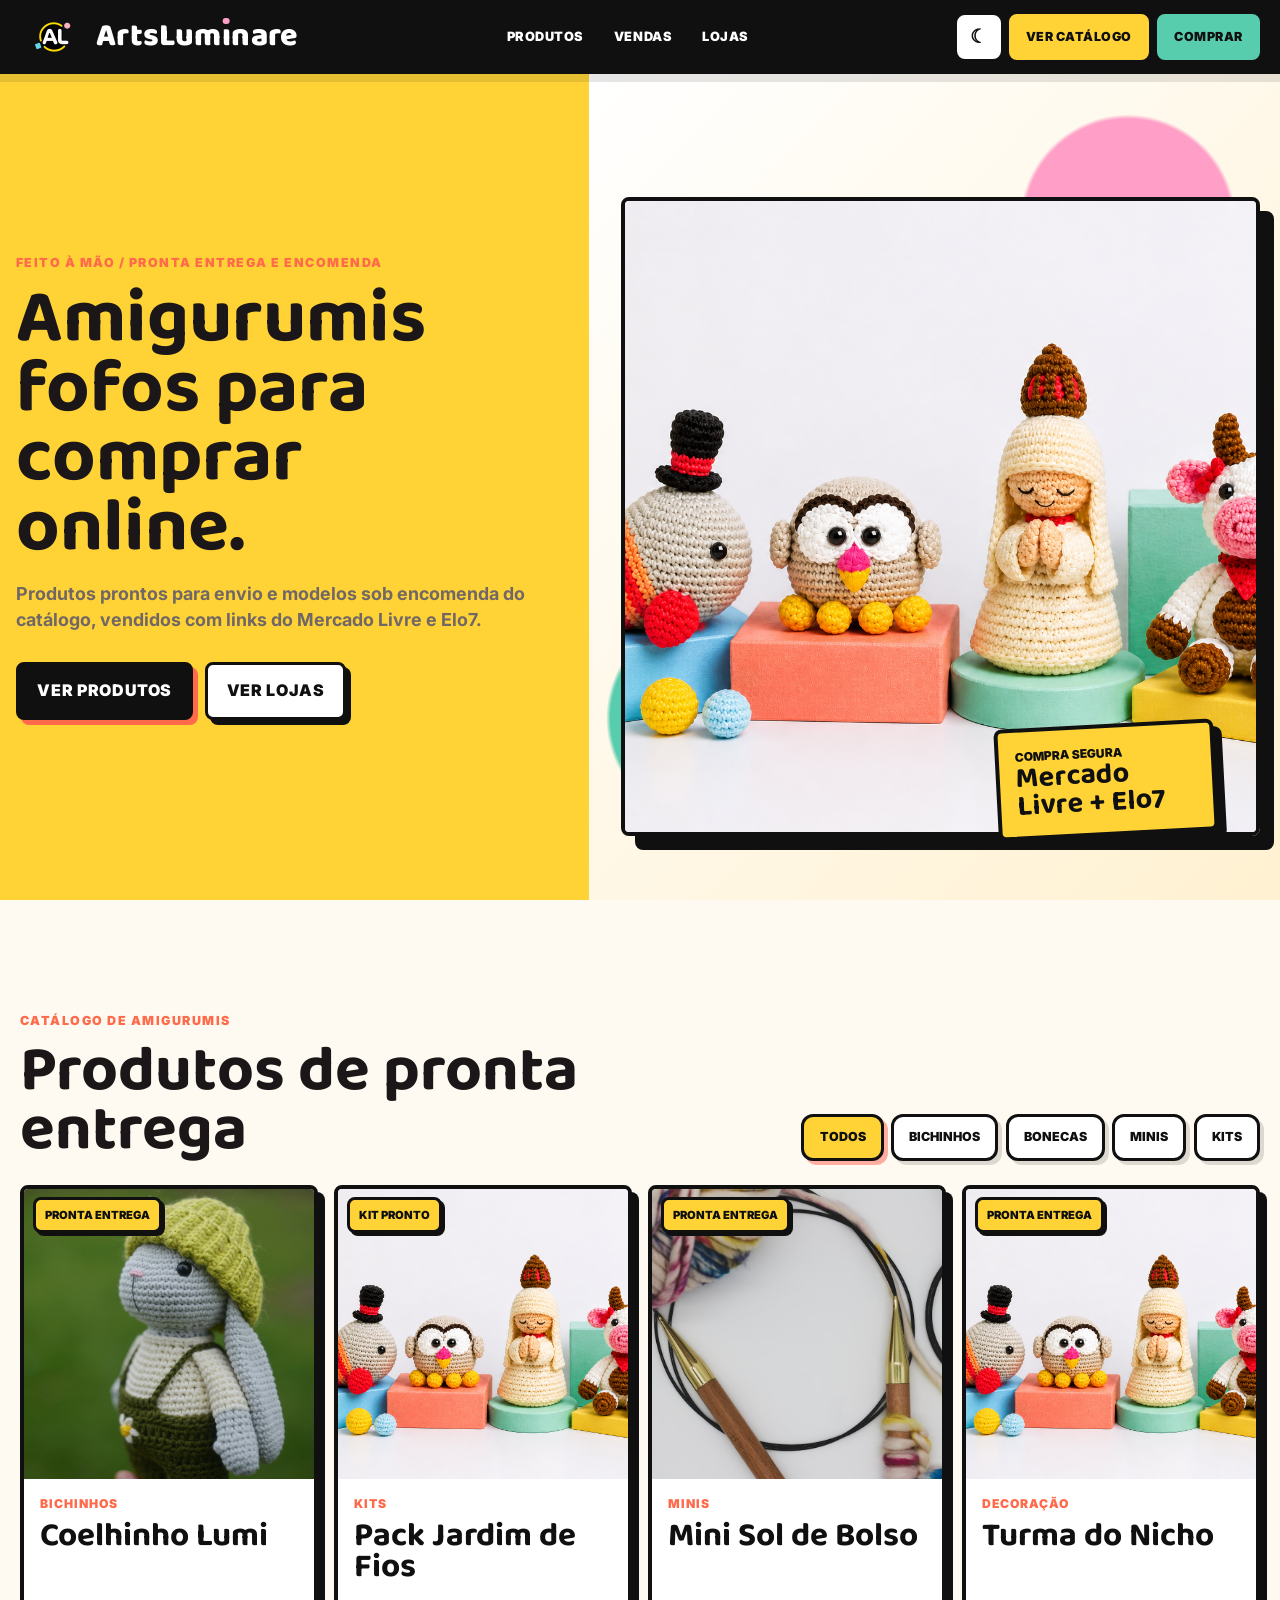
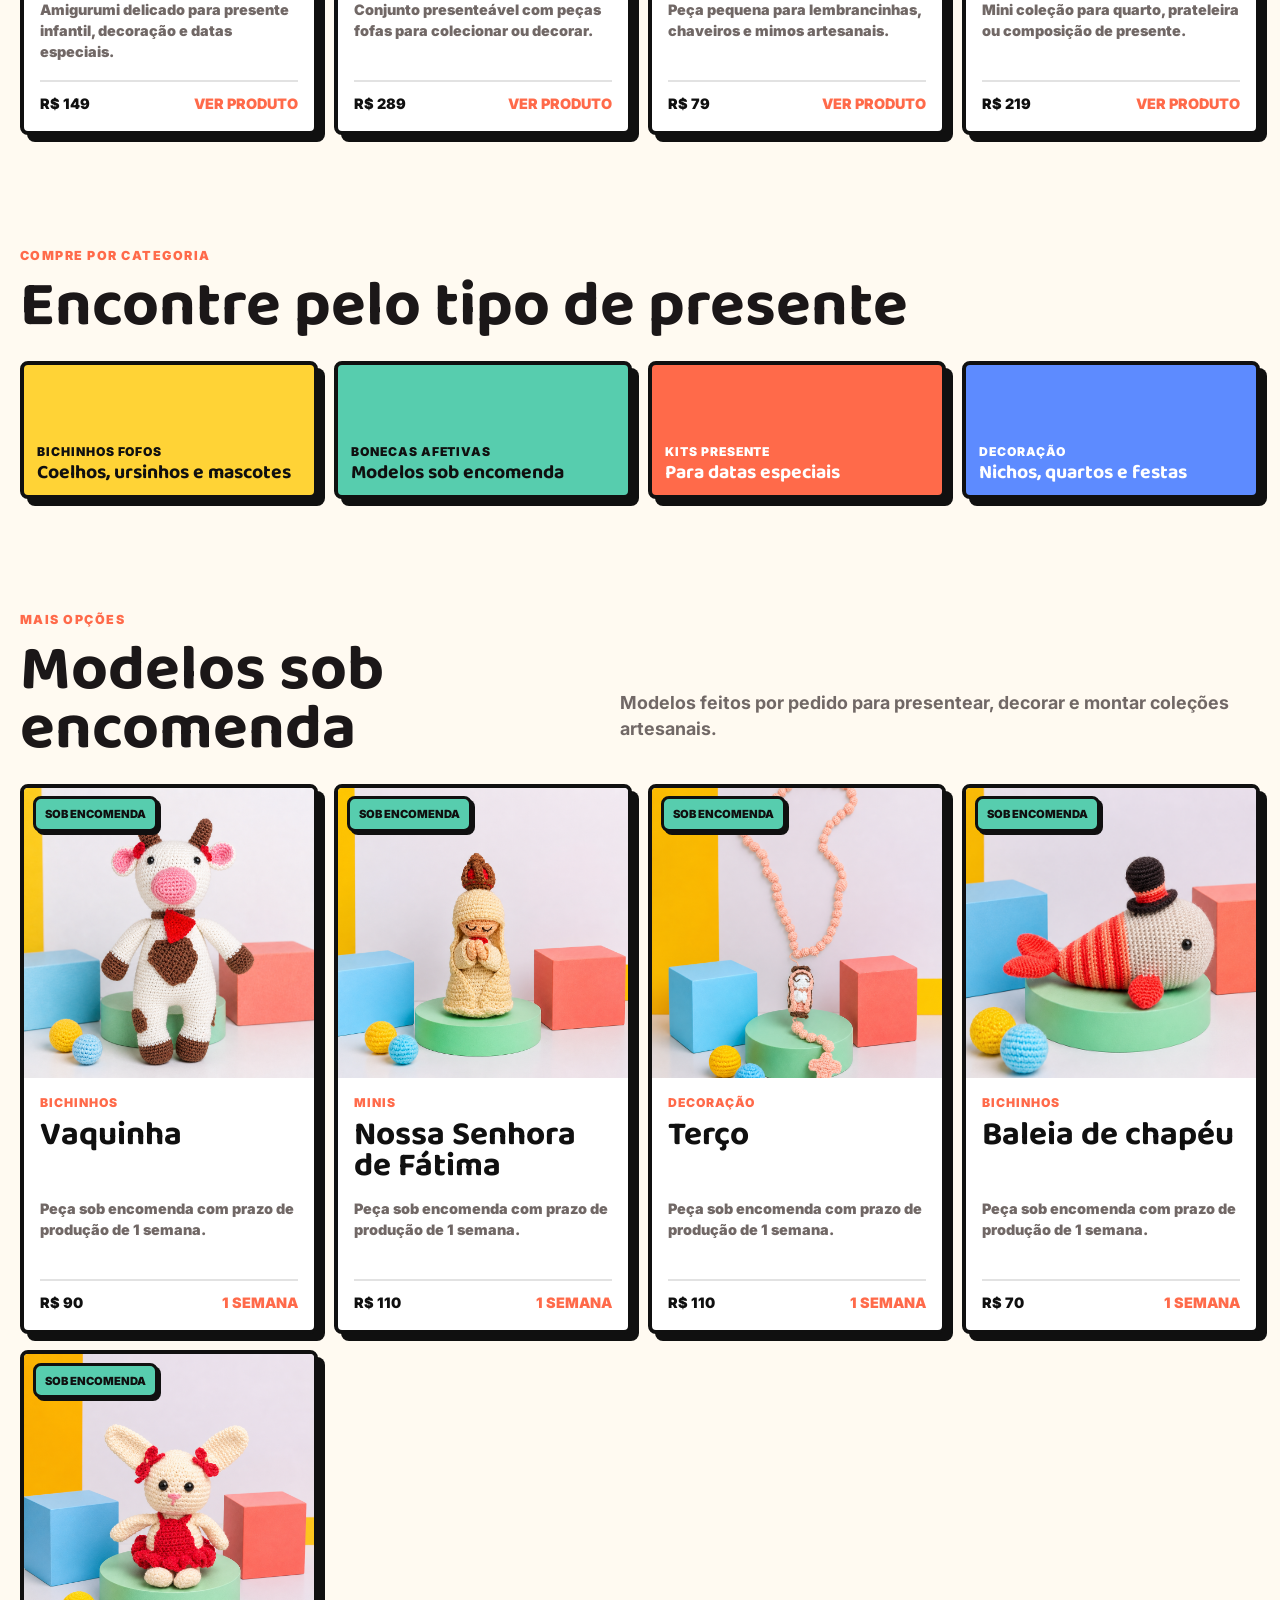
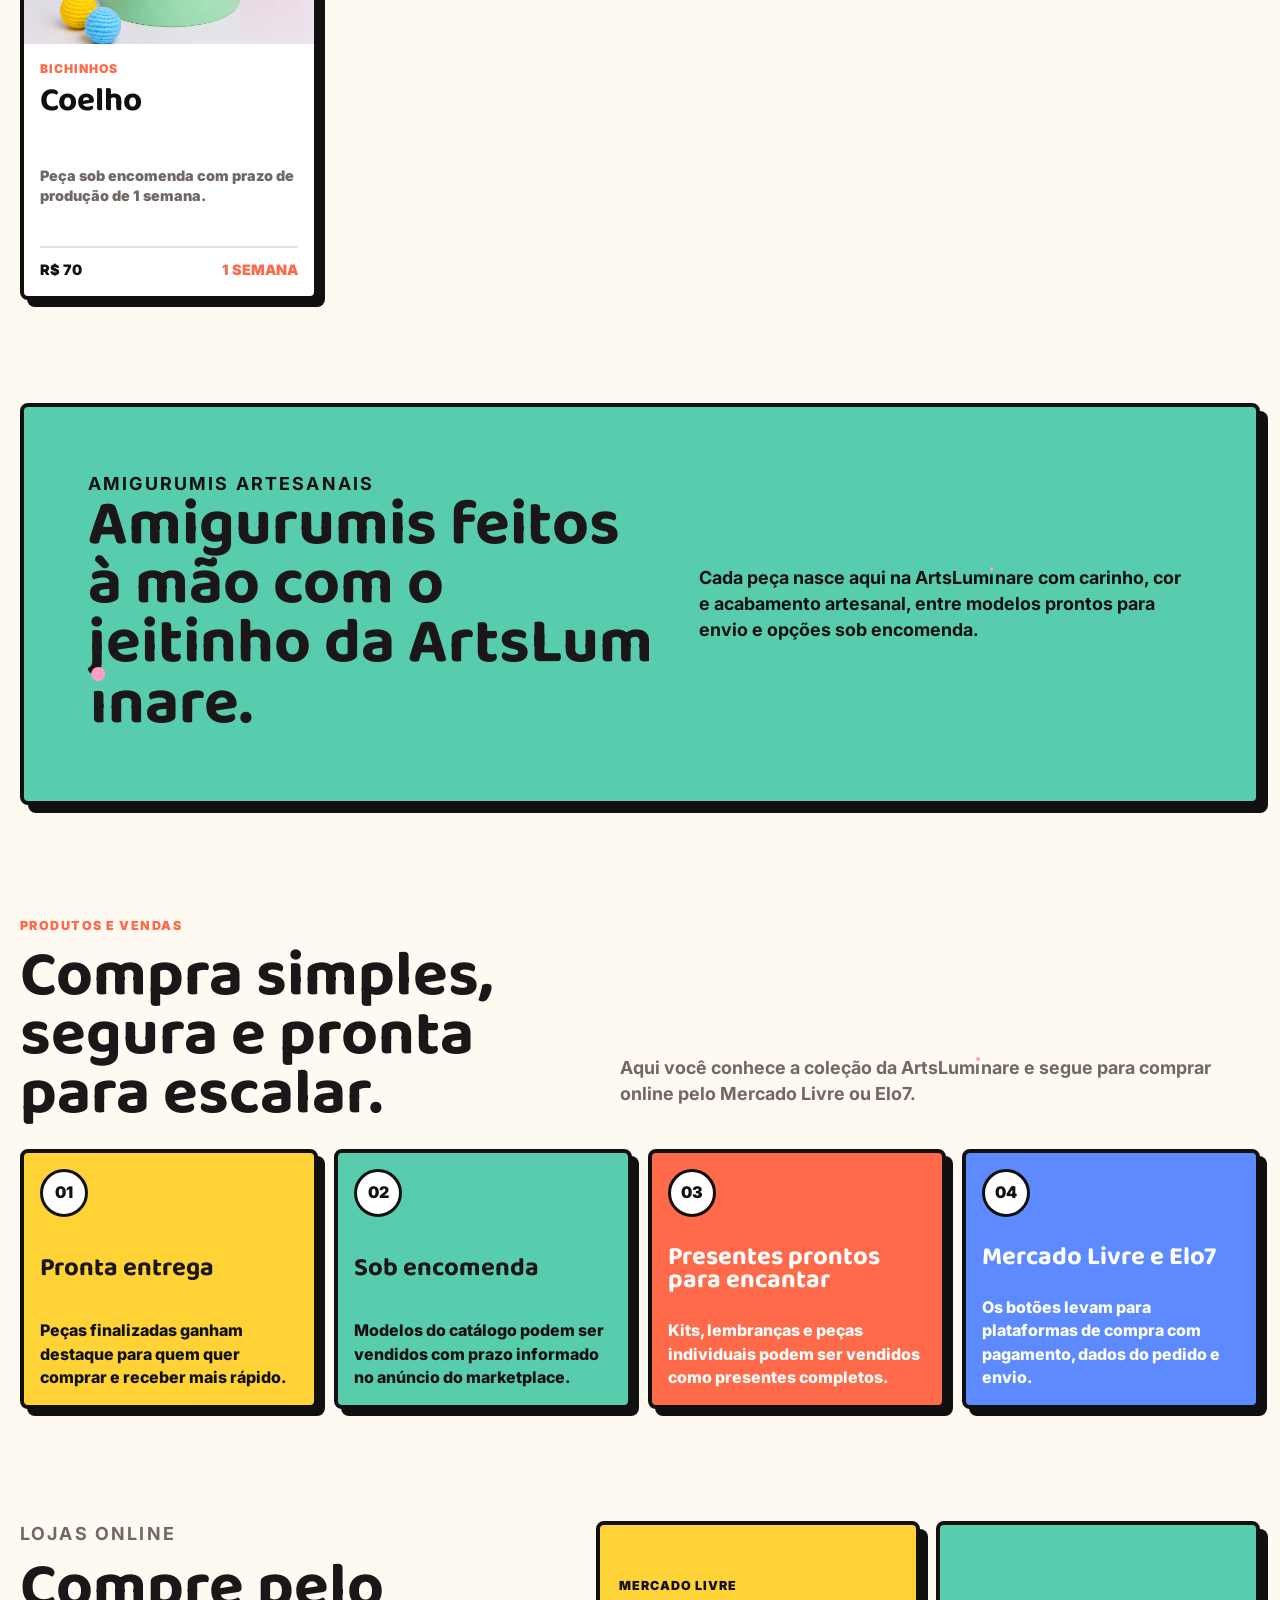
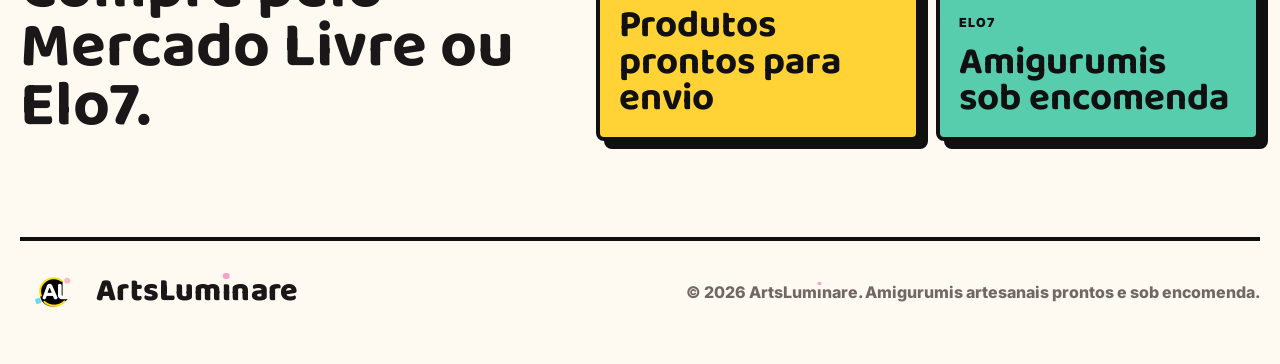
==== index.html @ 605bc7db "Add coelho custom order card" ====
<!DOCTYPE html>
<html lang="pt-BR">
  <head>
    <meta charset="UTF-8" />
    <meta name="viewport" content="width=device-width, initial-scale=1.0" />
    <!-- Google Tag Manager -->
    <script>
      (function(w, d, s, l, i) {
        w[l] = w[l] || [];
        w[l].push({ 'gtm.start': new Date().getTime(), event: 'gtm.js' });
        var f = d.getElementsByTagName(s)[0],
          j = d.createElement(s),
          dl = l != 'dataLayer' ? '&l=' + l : '';
        j.async = true;
        j.src = 'https://www.googletagmanager.com/gtm.js?id=' + i + dl;
        f.parentNode.insertBefore(j, f);
      })(window, document, 'script', 'dataLayer', 'GTM-P53SN25S');
    </script>
    <!-- End Google Tag Manager -->
    <title>ArtsLuminare</title>
    <meta
      name="description"
      content="ArtsLuminare vende amigurumis prontos para envio e modelos sob encomenda pelo Mercado Livre e Elo7."
    />
    <meta name="theme-color" content="#101010" />
    <meta property="og:locale" content="pt_BR" />
    <meta property="og:type" content="website" />
    <meta property="og:site_name" content="ArtsLuminare" />
    <meta property="og:title" content="ArtsLuminare" />
    <meta
      property="og:description"
      content="Amigurumis prontos para envio e modelos sob encomenda pelo Mercado Livre e Elo7."
    />
    <meta property="og:url" content="https://artsluminare.com/" />
    <meta
      property="og:image"
      content="https://artsluminare.com/assets/artsluminare-social-preview.png?v=3"
    />
    <meta property="og:image:alt" content="Amigurumis da ArtsLuminare em destaque" />
    <meta property="og:image:width" content="1200" />
    <meta property="og:image:height" content="630" />
    <meta name="twitter:card" content="summary_large_image" />
    <meta name="twitter:title" content="ArtsLuminare" />
    <meta
      name="twitter:description"
      content="Amigurumis prontos para envio e modelos sob encomenda pelo Mercado Livre e Elo7."
    />
    <meta
      name="twitter:image"
      content="https://artsluminare.com/assets/artsluminare-social-preview.png?v=3"
    />
    <link rel="canonical" href="https://artsluminare.com/" />
    <link rel="icon" type="image/png" href="./assets/favicon-al-transparent.png?v=2" />
    <link rel="apple-touch-icon" href="./assets/favicon-al-transparent.png?v=2" />
    <script>
      (() => {
        try {
          if (localStorage.getItem("artsluminare-theme") === "dark") {
            document.documentElement.dataset.theme = "dark";
          }
        } catch {}
      })();
    </script>
    <link rel="preconnect" href="https://fonts.googleapis.com" />
    <link rel="preconnect" href="https://fonts.gstatic.com" crossorigin />
    <link
      href="https://fonts.googleapis.com/css2?family=Baloo+2:wght@600;700;800&family=Inter:wght@500;600;700;800;900&display=swap"
      rel="stylesheet"
    />
    <link rel="stylesheet" href="./styles.css?v=2" />
  </head>
  <body>
    <!-- Google Tag Manager (noscript) -->
    <noscript
      ><iframe
        src="https://www.googletagmanager.com/ns.html?id=GTM-P53SN25S"
        height="0"
        width="0"
        style="display: none; visibility: hidden"
      ></iframe
    ></noscript>
    <!-- End Google Tag Manager (noscript) -->
    <a class="skip-link" href="#conteudo">Pular para o conte&uacute;do</a>

    <header class="site-header" id="topo">
      <div class="topbar">
        <a class="brand" href="./index.html#inicio" aria-label="ArtsLuminare, voltar ao topo">
          <img class="brand-face" src="./assets/artsluminare-logo.png?v=2" alt="" aria-hidden="true" />
          <span class="brand-name">ArtsLum<span class="pink-i">&#305;</span>nare</span>
        </a>

        <button class="nav-toggle" type="button" aria-label="Abrir menu" aria-expanded="false">
          <span></span>
          <span></span>
          <span></span>
        </button>

        <nav class="main-nav" aria-label="Menu principal">
          <a href="./produtos.html">Produtos</a>
          <a href="#vendas">Vendas</a>
          <a href="#lojas">Lojas</a>
        </nav>

        <div class="header-actions" aria-label="Lojas online">
          <button class="theme-toggle" type="button" aria-label="Ativar modo escuro" aria-pressed="false">
            <span aria-hidden="true"></span>
          </button>
          <a class="market-link market-link-primary" href="./produtos.html">Ver cat&aacute;logo</a>
          <a class="market-link" href="#lojas">Comprar</a>
        </div>
      </div>
    </header>

    <main id="conteudo">
      <section class="hero" id="inicio">
        <div class="hero-copy">
          <p class="eyebrow">feito &agrave; m&atilde;o / pronta entrega e encomenda</p>
          <h1>Amigurumis fofos para comprar online.</h1>
          <p>
            Produtos prontos para envio e modelos sob encomenda do cat&aacute;logo,
            vendidos com links do Mercado Livre e Elo7.
          </p>
          <div class="hero-actions">
            <a class="button button-dark" href="./produtos.html">Ver produtos</a>
            <a class="button button-light" href="#lojas">Ver lojas</a>
          </div>
        </div>

        <div class="mobile-quick-actions" aria-label="A&ccedil;&otilde;es r&aacute;pidas no celular">
          <a class="button button-yellow" href="#lojas">Comprar</a>
          <a class="button button-mint" href="./produtos.html">Produtos</a>
        </div>

        <div class="hero-stage" aria-label="Vitrine principal de amigurumis">
          <img
            src="./assets/amigurumi-produtos-prontos-hero.png"
            alt="Cole&ccedil;&atilde;o de amigurumis em display colorido de loja"
          />
          <div class="order-badge">
            <span>Compra segura</span>
            <strong>Mercado Livre + Elo7</strong>
          </div>
        </div>
      </section>

      <section class="section shop-section" id="modelos">
        <div class="section-head">
          <div>
            <p class="eyebrow">cat&aacute;logo de amigurumis</p>
            <h2>Produtos de pronta entrega</h2>
          </div>
          <div class="filter-bar" role="toolbar" aria-label="Filtros de produtos">
            <button class="filter-chip is-active" type="button" data-filter="todos" aria-pressed="true">
              Todos
            </button>
            <button class="filter-chip" type="button" data-filter="bichinhos" aria-pressed="false">
              Bichinhos
            </button>
            <button class="filter-chip" type="button" data-filter="bonecas" aria-pressed="false">
              Bonecas
            </button>
            <button class="filter-chip" type="button" data-filter="mini" aria-pressed="false">
              Minis
            </button>
            <button class="filter-chip" type="button" data-filter="kits" aria-pressed="false">
              Kits
            </button>
          </div>
        </div>

        <div class="product-grid">
          <article class="product-card" data-category="bichinhos">
            <a class="product-link" href="#lojas">
              <span class="status ready">Pronta entrega</span>
              <img src="./assets/hero-bunny.jpg" alt="Coelhinho amigurumi artesanal" />
              <div class="product-info">
                <p>Bichinhos</p>
                <h3>Coelhinho Lumi</h3>
                <span class="product-copy">Amigurumi delicado para presente infantil, decora&ccedil;&atilde;o e datas especiais.</span>
                <div><strong>R$ 149</strong><span>Ver produto</span></div>
              </div>
            </a>
          </article>

          <article class="product-card" data-category="kits">
            <a class="product-link" href="#lojas">
              <span class="status ready">Kit pronto</span>
              <img src="./assets/amigurumi-produtos-prontos-hero.png" alt="Grupo de amigurumis prontos para venda" />
              <div class="product-info">
                <p>Kits</p>
                <h3>Pack Jardim de Fios</h3>
                <span class="product-copy">Conjunto presente&aacute;vel com pe&ccedil;as fofas para colecionar ou decorar.</span>
                <div><strong>R$ 289</strong><span>Ver produto</span></div>
              </div>
            </a>
          </article>

          <article class="product-card" data-category="mini">
            <a class="product-link" href="#lojas">
              <span class="status ready">Pronta entrega</span>
              <img src="./assets/craft-tools.jpg" alt="Fios de croch&ecirc; para mini amigurumis" />
              <div class="product-info">
                <p>Minis</p>
                <h3>Mini Sol de Bolso</h3>
                <span class="product-copy">Pe&ccedil;a pequena para lembrancinhas, chaveiros e mimos artesanais.</span>
                <div><strong>R$ 79</strong><span>Ver produto</span></div>
              </div>
            </a>
          </article>

          <article class="product-card" data-category="decoracao">
            <a class="product-link" href="#lojas">
              <span class="status ready">Pronta entrega</span>
              <img src="./assets/amigurumi-produtos-prontos-hero.png" alt="Amigurumis coloridos para decora&ccedil;&atilde;o" />
              <div class="product-info">
                <p>Decora&ccedil;&atilde;o</p>
                <h3>Turma do Nicho</h3>
                <span class="product-copy">Mini cole&ccedil;&atilde;o para quarto, prateleira ou composi&ccedil;&atilde;o de presente.</span>
                <div><strong>R$ 219</strong><span>Ver produto</span></div>
              </div>
            </a>
          </article>
        </div>
      </section>

      <section class="section category-section" id="busca">
        <div class="section-head compact">
          <div>
            <p class="eyebrow">compre por categoria</p>
            <h2>Encontre pelo tipo de presente</h2>
          </div>
        </div>

        <div class="category-grid">
          <a class="category-tile yellow" href="./produtos.html?categoria=bichinhos" data-filter-link="bichinhos">
            <span>Bichinhos fofos</span>
            <strong>Coelhos, ursinhos e mascotes</strong>
          </a>
          <a class="category-tile mint" href="./produtos.html?categoria=bonecas" data-filter-link="bonecas">
            <span>Bonecas afetivas</span>
            <strong>Modelos sob encomenda</strong>
          </a>
          <a class="category-tile coral" href="./produtos.html?categoria=kits" data-filter-link="kits">
            <span>Kits presente</span>
            <strong>Para datas especiais</strong>
          </a>
          <a class="category-tile blue" href="./produtos.html?categoria=decoracao" data-filter-link="decoracao">
            <span>Decora&ccedil;&atilde;o</span>
            <strong>Nichos, quartos e festas</strong>
          </a>
        </div>
      </section>

      <section class="section shop-section" id="inspiracoes">
        <div class="section-head">
          <div>
            <p class="eyebrow">mais op&ccedil;&otilde;es</p>
            <h2>Modelos sob encomenda</h2>
          </div>
          <p class="section-copy">
            Modelos feitos por pedido para presentear, decorar e montar cole&ccedil;&otilde;es artesanais.
          </p>
        </div>

        <div class="product-grid ideas-grid">
          <article class="product-card" data-category="bichinhos">
            <a class="product-link" href="#lojas">
              <span class="status order">Sob encomenda</span>
              <img src="./assets/vaquinha.png" alt="Vaquinha amigurumi artesanal" />
              <div class="product-info">
                <p>Bichinhos</p>
                <h3>Vaquinha</h3>
                <span class="product-copy">Pe&ccedil;a sob encomenda com prazo de produ&ccedil;&atilde;o de 1 semana.</span>
                <div><strong>R$ 90</strong><span>1 semana</span></div>
              </div>
            </a>
          </article>

          <article class="product-card" data-category="minis">
            <a class="product-link" href="#lojas">
              <span class="status order">Sob encomenda</span>
              <img src="./assets/nossa-senhora-fatima.png" alt="Nossa Senhora de F&aacute;tima em amigurumi" />
              <div class="product-info">
                <p>Minis</p>
                <h3>Nossa Senhora de F&aacute;tima</h3>
                <span class="product-copy">Pe&ccedil;a sob encomenda com prazo de produ&ccedil;&atilde;o de 1 semana.</span>
                <div><strong>R$ 110</strong><span>1 semana</span></div>
              </div>
            </a>
          </article>

          <article class="product-card" data-category="decoracao">
            <a class="product-link" href="#lojas">
              <span class="status order">Sob encomenda</span>
              <img src="./assets/terco.png" alt="Ter&ccedil;o em amigurumi artesanal" />
              <div class="product-info">
                <p>Decora&ccedil;&atilde;o</p>
                <h3>Ter&ccedil;o</h3>
                <span class="product-copy">Pe&ccedil;a sob encomenda com prazo de produ&ccedil;&atilde;o de 1 semana.</span>
                <div><strong>R$ 110</strong><span>1 semana</span></div>
              </div>
            </a>
          </article>

          <article class="product-card" id="favoritos" data-category="bichinhos">
            <a class="product-link" href="#lojas">
              <span class="status order">Sob encomenda</span>
              <img src="./assets/baleia-chapeu.png" alt="Baleia de chap&eacute;u em amigurumi" />
              <div class="product-info">
                <p>Bichinhos</p>
                <h3>Baleia de chap&eacute;u</h3>
                <span class="product-copy">Pe&ccedil;a sob encomenda com prazo de produ&ccedil;&atilde;o de 1 semana.</span>
                <div><strong>R$ 70</strong><span>1 semana</span></div>
              </div>
            </a>
          </article>

          <article class="product-card" data-category="bichinhos">
            <a class="product-link" href="#lojas">
              <span class="status order">Sob encomenda</span>
              <img src="./assets/coelho.png" alt="Coelho em amigurumi artesanal" />
              <div class="product-info">
                <p>Bichinhos</p>
                <h3>Coelho</h3>
                <span class="product-copy">Pe&ccedil;a sob encomenda com prazo de produ&ccedil;&atilde;o de 1 semana.</span>
                <div><strong>R$ 70</strong><span>1 semana</span></div>
              </div>
            </a>
          </article>
        </div>
      </section>

      <section class="story-band">
        <div>
          <p class="eyebrow">amigurumis artesanais</p>
          <h2>Amigurumis feitos &agrave; m&atilde;o com o jeitinho da ArtsLum<span class="pink-i">&#305;</span>nare.</h2>
        </div>
        <p>
          Cada pe&ccedil;a nasce aqui na ArtsLum<span class="pink-i">&#305;</span>nare com carinho, cor e acabamento artesanal,
          entre modelos prontos para envio e op&ccedil;&otilde;es sob encomenda.
        </p>
      </section>

      <section class="section sales-section" id="vendas">
        <div class="section-head">
          <div>
            <p class="eyebrow">produtos e vendas</p>
            <h2>Compra simples, segura e pronta para escalar.</h2>
          </div>
          <p class="section-copy">
            Aqui voc&ecirc; conhece a cole&ccedil;&atilde;o da ArtsLum<span class="pink-i">&#305;</span>nare e segue para comprar online pelo Mercado Livre ou Elo7.
          </p>
        </div>

        <div class="sales-grid">
          <article class="sales-card yellow">
            <span>01</span>
            <h3>Pronta entrega</h3>
            <p>Pe&ccedil;as finalizadas ganham destaque para quem quer comprar e receber mais r&aacute;pido.</p>
          </article>
          <article class="sales-card mint">
            <span>02</span>
            <h3>Sob encomenda</h3>
            <p>Modelos do cat&aacute;logo podem ser vendidos com prazo informado no an&uacute;ncio do marketplace.</p>
          </article>
          <article class="sales-card coral">
            <span>03</span>
            <h3>Presentes prontos para encantar</h3>
            <p>Kits, lembran&ccedil;as e pe&ccedil;as individuais podem ser vendidos como presentes completos.</p>
          </article>
          <article class="sales-card blue">
            <span>04</span>
            <h3>Mercado Livre e Elo7</h3>
            <p>Os bot&otilde;es levam para plataformas de compra com pagamento, dados do pedido e envio.</p>
          </article>
        </div>
      </section>

      <section class="section store-section" id="lojas">
        <div class="contact-copy">
          <p class="eyebrow">lojas online</p>
          <h2>Compre pelo Mercado Livre ou Elo7.</h2>
        </div>

        <div class="store-grid">
          <a class="store-card yellow" href="https://www.mercadolivre.com.br/" target="_blank" rel="noreferrer" aria-label="Mercado Livre">
            <span>Mercado Livre</span>
            <strong>Produtos prontos para envio</strong>
          </a>
          <a class="store-card mint" href="https://www.elo7.com.br/" target="_blank" rel="noreferrer" aria-label="Elo7">
            <span>Elo7</span>
            <strong>Amigurumis sob encomenda</strong>
          </a>
        </div>
      </section>
    </main>

    <footer class="site-footer">
      <a class="brand" href="#topo" aria-label="ArtsLuminare, voltar ao topo">
        <img class="brand-face" src="./assets/artsluminare-logo.png?v=2" alt="" aria-hidden="true" />
        <span class="brand-name">ArtsLum<span class="pink-i">&#305;</span>nare</span>
      </a>
      <p>&copy; <span id="year"></span> ArtsLum<span class="pink-i">&#305;</span>nare. Amigurumis artesanais prontos e sob encomenda.</p>
    </footer>

    <script src="./script.js?v=2"></script>
  </body>
</html>
---- styles.css ----
:root {
  --black: #101010;
  --ink: #1b1718;
  --paper: #fffaf1;
  --white: #ffffff;
  --yellow: #ffd336;
  --yellow-deep: #f7b900;
  --coral: #ff6a4a;
  --mint: #57cdae;
  --blue: #5d8bff;
  --pink: #ff9fc7;
  --muted: #716866;
  --line: rgba(16, 16, 16, 0.12);
  --shadow: 0 20px 48px rgba(16, 16, 16, 0.16);
  --radius: 8px;
  --max: 1240px;
  color-scheme: light;
}

html[data-theme="dark"] {
  --ink: #fff6ea;
  --paper: #171314;
  --white: #282123;
  --yellow: #ffd84d;
  --coral: #ff8066;
  --mint: #67dfbf;
  --blue: #7aa0ff;
  --pink: #ff9fc7;
  --muted: #d8c9c1;
  --line: rgba(255, 246, 234, 0.16);
  --shadow: 0 20px 48px rgba(0, 0, 0, 0.38);
  color-scheme: dark;
}

* {
  box-sizing: border-box;
}

html {
  scroll-behavior: smooth;
  scroll-padding-top: 90px;
  overflow-x: hidden;
}

body {
  margin: 0;
  padding-top: 74px;
  font-family: "Inter", sans-serif;
  color: var(--ink);
  background: var(--paper);
  line-height: 1.45;
  overflow-x: hidden;
  transition: background 180ms ease, color 180ms ease;
}

body.is-menu-open {
  overflow: hidden;
}

img {
  display: block;
  max-width: 100%;
}

a {
  color: inherit;
}

button,
input,
textarea,
select {
  font: inherit;
}

.skip-link {
  position: absolute;
  left: 1rem;
  top: -4rem;
  z-index: 1000;
  padding: 0.8rem 1rem;
  border-radius: var(--radius);
  background: var(--yellow);
  color: var(--black);
  font-weight: 900;
}

.skip-link:focus {
  top: 1rem;
}

.site-header {
  position: fixed;
  top: 0;
  right: 0;
  left: 0;
  z-index: 50;
  background: var(--black);
  color: var(--white);
  box-shadow: 0 8px 0 rgba(16, 16, 16, 0.1);
}

.topbar,
.section,
.story-band,
.site-footer {
  width: min(calc(100% - 2rem), var(--max));
  margin: 0 auto;
}

.topbar {
  display: grid;
  grid-template-columns: auto 1fr auto;
  align-items: center;
  gap: 1.2rem;
  min-height: 74px;
}

.brand {
  display: inline-flex;
  align-items: center;
  gap: 0.75rem;
  min-width: 0;
  text-decoration: none;
}

.brand-face {
  width: 64px;
  height: 64px;
  display: block;
  object-fit: contain;
  flex: 0 0 auto;
}

.brand-name {
  font-family: "Baloo 2", sans-serif;
  font-size: clamp(1.45rem, 3vw, 2rem);
  font-weight: 800;
  letter-spacing: 0.01em;
  overflow: hidden;
  text-overflow: ellipsis;
  white-space: nowrap;
}

.pink-i {
  position: relative;
  display: inline-flex;
  justify-content: center;
  font-style: normal;
  line-height: 1;
  width: 0.32em;
}

.pink-i::after {
  content: "";
  position: absolute;
  left: 50%;
  top: -0.1em;
  width: 0.21em;
  height: 0.21em;
  border-radius: 50%;
  background: var(--pink);
  transform: translateX(-50%);
  pointer-events: none;
}

.main-nav {
  justify-self: center;
  display: flex;
  align-items: center;
  gap: 0.2rem;
}

.main-nav a {
  text-decoration: none;
  font-weight: 900;
  text-transform: uppercase;
}

.main-nav a {
  padding: 0.78rem 0.85rem;
  border-radius: var(--radius);
  font-size: 0.8rem;
  letter-spacing: 0.04em;
}

.main-nav a:hover,
.main-nav a:focus-visible {
  background: rgba(255, 255, 255, 0.12);
  outline: none;
}

.header-actions {
  display: flex;
  align-items: center;
  justify-content: flex-end;
  gap: 0.5rem;
}

.theme-toggle {
  min-width: 44px;
  height: 44px;
  display: inline-grid;
  place-items: center;
  border: 2px solid var(--white);
  border-radius: var(--radius);
  background: var(--white);
  color: var(--black);
  font-size: 1.2rem;
  font-weight: 1000;
  cursor: pointer;
  transition: transform 160ms ease, background 160ms ease, color 160ms ease;
}

.theme-toggle span::before {
  content: "☾";
  display: block;
  line-height: 1;
}

html[data-theme="dark"] .theme-toggle span::before {
  content: "☀";
}

.theme-toggle:hover,
.theme-toggle:focus-visible {
  transform: translateY(-2px);
  background: var(--yellow);
  color: var(--black);
  outline: none;
}

.market-link {
  min-height: 44px;
  display: inline-flex;
  align-items: center;
  justify-content: center;
  padding: 0.72rem 0.95rem;
  border: 2px solid var(--mint);
  border-radius: var(--radius);
  background: var(--mint);
  color: var(--black);
  text-decoration: none;
  font-size: 0.78rem;
  font-weight: 1000;
  letter-spacing: 0.04em;
  text-transform: uppercase;
  transition: transform 160ms ease, background 160ms ease, color 160ms ease;
}

.market-link:hover,
.market-link:focus-visible {
  transform: translateY(-2px);
  background: var(--white);
  color: var(--black);
  outline: none;
}

.market-link-primary {
  border-color: var(--yellow);
  background: var(--yellow);
  color: var(--black);
}

html[data-theme="dark"] .site-header,
html[data-theme="dark"] .main-nav {
  background: #080708;
  color: #fff6ea;
}

html[data-theme="dark"] .nav-toggle {
  border-color: rgba(255, 246, 234, 0.32);
  color: #fff6ea;
}

html[data-theme="dark"] .theme-toggle {
  border-color: var(--yellow);
  background: var(--yellow);
  color: var(--black);
}

html[data-theme="dark"] .hero {
  background:
    linear-gradient(90deg, #302716 0 47%, transparent 47%),
    repeating-linear-gradient(0deg, rgba(255, 246, 234, 0.04) 0 1px, transparent 1px 42px);
}

html[data-theme="dark"] .hero-stage {
  background:
    radial-gradient(circle at 78% 18%, rgba(255, 159, 199, 0.55) 0 12%, transparent 12.5%),
    radial-gradient(circle at 18% 78%, rgba(103, 223, 191, 0.5) 0 12%, transparent 12.5%),
    linear-gradient(135deg, #211b1d 0%, #342718 100%);
}

html[data-theme="dark"] .filter-chip,
html[data-theme="dark"] .product-link,
html[data-theme="dark"] .button-light {
  color: var(--ink);
}

html[data-theme="dark"] .button-dark {
  color: #fff6ea;
}

html[data-theme="dark"] .filter-chip.is-active {
  background: var(--yellow);
  color: var(--black);
}

html[data-theme="dark"] .products-sidebar-card {
  border-color: rgba(255, 246, 234, 0.26);
  box-shadow: 7px 7px 0 rgba(255, 246, 234, 0.1);
}

html[data-theme="dark"] .product-link,
html[data-theme="dark"] .filter-chip,
html[data-theme="dark"] .store-card {
  border-color: rgba(255, 246, 234, 0.26);
  box-shadow: 7px 7px 0 rgba(255, 246, 234, 0.1);
}

.nav-toggle {
  display: none;
  width: 46px;
  height: 46px;
  padding: 0.65rem;
  border: 2px solid rgba(255, 255, 255, 0.24);
  border-radius: var(--radius);
  background: transparent;
  color: var(--white);
}

.nav-toggle span {
  display: block;
  height: 2px;
  margin: 5px 0;
  background: currentColor;
}

.hero {
  display: grid;
  grid-template-columns: minmax(420px, 0.92fr) minmax(460px, 1.08fr);
  min-height: calc(100vh - 74px);
  background:
    linear-gradient(90deg, var(--yellow) 0 47%, transparent 47%),
    repeating-linear-gradient(0deg, rgba(16, 16, 16, 0.045) 0 1px, transparent 1px 42px);
}

.hero-copy {
  align-self: center;
  width: min(100% - 2rem, 560px);
  margin-left: max(1rem, calc((100vw - var(--max)) / 2 - 9rem));
  padding: clamp(3rem, 7vw, 6rem) 0;
}

.eyebrow {
  margin: 0 0 0.8rem;
  color: var(--coral);
  font-size: 0.78rem;
  font-weight: 1000;
  letter-spacing: 0.12em;
  text-transform: uppercase;
}

h1,
h2,
h3 {
  margin: 0;
  font-family: "Baloo 2", sans-serif;
  line-height: 0.92;
  letter-spacing: 0;
}

h1 {
  max-width: 9ch;
  font-size: clamp(3.8rem, 5.9vw, 6.1rem);
}

h2 {
  font-size: clamp(2.5rem, 5vw, 5rem);
}

h3 {
  font-size: clamp(1.55rem, 2.6vw, 2.35rem);
}

.hero-copy p:not(.eyebrow),
.section-copy,
.story-band p,
.contact-copy p {
  max-width: 40rem;
  color: var(--muted);
  font-size: clamp(1rem, 1.4vw, 1.18rem);
  font-weight: 700;
}

.hero-actions {
  display: flex;
  flex-wrap: wrap;
  gap: 0.75rem;
  margin-top: 1.8rem;
}

.button {
  min-height: 50px;
  display: inline-flex;
  align-items: center;
  justify-content: center;
  padding: 0.9rem 1.15rem;
  border: 3px solid var(--black);
  border-radius: var(--radius);
  color: var(--black);
  font-weight: 1000;
  text-decoration: none;
  text-transform: uppercase;
  letter-spacing: 0.04em;
  box-shadow: 5px 5px 0 var(--black);
  cursor: pointer;
  transition: transform 160ms ease, box-shadow 160ms ease;
}

.button:hover,
.button:focus-visible {
  transform: translate(2px, 2px);
  box-shadow: 3px 3px 0 var(--black);
  outline: none;
}

.button-dark {
  background: var(--black);
  color: var(--white);
  box-shadow: 5px 5px 0 var(--coral);
}

.button-light {
  background: var(--white);
}

.button-yellow {
  background: var(--yellow);
}

.button-mint {
  background: var(--mint);
}

.hero-stage {
  position: relative;
  align-self: stretch;
  display: grid;
  place-items: end center;
  min-height: 560px;
  overflow: hidden;
  padding: clamp(2rem, 5vw, 4rem) max(1rem, calc((100vw - var(--max)) / 2)) clamp(2rem, 5vw, 4rem) 2rem;
  background:
    radial-gradient(circle at 78% 18%, var(--pink) 0 12%, transparent 12.5%),
    radial-gradient(circle at 18% 78%, var(--mint) 0 12%, transparent 12.5%),
    linear-gradient(135deg, #ffffff 0%, #fff1d1 100%);
}

.hero-stage img {
  width: min(100%, 780px);
  aspect-ratio: 1 / 1;
  object-fit: cover;
  border: 4px solid var(--black);
  border-radius: var(--radius);
  box-shadow: 14px 14px 0 var(--black);
}

.mobile-quick-actions {
  display: none;
}

.order-badge {
  position: absolute;
  right: clamp(1rem, 5vw, 5rem);
  bottom: clamp(1rem, 5vw, 4rem);
  width: min(42vw, 220px);
  padding: 1rem;
  border: 4px solid var(--black);
  border-radius: var(--radius);
  background: var(--yellow);
  color: var(--black);
  box-shadow: 8px 8px 0 var(--black);
  transform: rotate(-3deg);
}

.order-badge span {
  display: block;
  font-size: 0.75rem;
  font-weight: 1000;
  text-transform: uppercase;
}

.order-badge strong {
  display: block;
  font-family: "Baloo 2", sans-serif;
  font-size: 1.8rem;
  line-height: 0.95;
}

.product-info p,
.category-tile span {
  display: block;
  font-size: 0.76rem;
  font-weight: 1000;
  letter-spacing: 0.08em;
  text-transform: uppercase;
}

.section {
  padding: clamp(4rem, 9vw, 7rem) 0 0;
}

.section-head {
  display: grid;
  grid-template-columns: minmax(0, 1fr) auto;
  gap: 2rem;
  align-items: end;
  margin-bottom: 1.5rem;
}

.section-head.compact {
  grid-template-columns: 1fr;
}

.page-intro {
  padding-top: clamp(0.75rem, 1.8vw, 1.15rem);
  padding-bottom: 0;
}

.page-intro .section-head {
  grid-template-columns: minmax(0, 1.45fr) minmax(220px, 0.55fr);
  align-items: center;
  gap: 1.25rem;
  margin-bottom: 0.55rem;
}

.page-intro h1 {
  max-width: none;
  font-size: clamp(2.2rem, 3.4vw, 3.35rem);
  line-height: 1;
  white-space: nowrap;
}

.page-intro .section-copy {
  max-width: 28rem;
  font-size: clamp(0.96rem, 1.05vw, 1.05rem);
}

.products-hero-cards {
  display: grid;
  grid-template-columns: repeat(3, minmax(0, 1fr));
  gap: 1rem;
  margin-top: 0.1rem;
}

.products-hero-cards .category-tile {
  justify-content: center;
}

.products-page-section {
  padding-top: 2rem;
}

.products-layout {
  display: grid;
  grid-template-columns: minmax(230px, 0.28fr) minmax(0, 0.72fr);
  gap: 1.5rem;
  align-items: start;
}

.products-sidebar {
  position: sticky;
  top: 108px;
}

.products-sidebar-card {
  display: grid;
  gap: 1rem;
  padding: 1.3rem;
  border: 4px solid var(--black);
  border-radius: 16px;
  background: linear-gradient(180deg, #fffaf1 0%, #ffffff 100%);
  box-shadow: 10px 10px 0 rgba(16, 16, 16, 0.96);
}

.products-sidebar-card h2 {
  font-size: clamp(1.8rem, 2vw, 2.5rem);
}

.products-sidebar-filters {
  display: grid;
  gap: 0.65rem;
}

.products-filter-toggle {
  display: none;
}

.products-sidebar-filters .filter-chip {
  width: 100%;
  justify-content: flex-start;
  text-align: left;
  border-radius: 12px;
}

.products-content {
  min-width: 0;
}

.products-content-head {
  grid-template-columns: 1fr;
  align-items: end;
}

.products-page-grid {
  grid-template-columns: repeat(4, minmax(0, 1fr));
}

.filter-bar {
  display: flex;
  flex-wrap: wrap;
  justify-content: flex-end;
  gap: 0.45rem;
}

.filter-chip {
  min-height: 42px;
  padding: 0.72rem 0.95rem;
  border: 3px solid var(--black);
  border-radius: 12px;
  background: var(--white);
  color: var(--black);
  font-size: 0.78rem;
  font-weight: 1000;
  text-transform: uppercase;
  cursor: pointer;
  box-shadow: 4px 4px 0 rgba(16, 16, 16, 0.14);
  transition: transform 140ms ease, box-shadow 140ms ease, background 140ms ease, color 140ms ease;
}

.filter-chip.is-active {
  background: var(--yellow);
  color: var(--black);
  box-shadow: 4px 4px 0 rgba(255, 111, 97, 0.55);
}

.filter-chip:hover,
.filter-chip:focus-visible {
  transform: translateY(-1px);
  box-shadow: 5px 5px 0 rgba(16, 16, 16, 0.18);
  outline: none;
}

html[data-theme="dark"] .products-sidebar-card {
  background: linear-gradient(180deg, #1d1819 0%, #120f10 100%);
  border-color: rgba(255, 246, 234, 0.22);
  box-shadow: 10px 10px 0 rgba(255, 246, 234, 0.08);
}

html[data-theme="dark"] .products-sidebar-filters .filter-chip {
  background: #181314;
  color: #fff6ea;
  border-color: rgba(255, 246, 234, 0.22);
  box-shadow: none;
}

html[data-theme="dark"] .products-sidebar-filters .filter-chip.is-active {
  background: var(--yellow);
  color: var(--black);
  border-color: rgba(255, 246, 234, 0.2);
  box-shadow: 4px 4px 0 rgba(255, 159, 199, 0.24);
}

.product-grid {
  display: grid;
  grid-template-columns: repeat(4, minmax(0, 1fr));
  gap: 1rem;
  align-items: stretch;
}

.product-card {
  position: relative;
  min-width: 0;
  height: 100%;
}

.product-card[hidden] {
  display: none;
}

.product-link {
  height: 100%;
  display: grid;
  grid-template-rows: auto 1fr;
  overflow: hidden;
  border: 4px solid var(--black);
  border-radius: var(--radius);
  background: var(--white);
  color: var(--black);
  text-decoration: none;
  box-shadow: 7px 7px 0 var(--black);
  transition: transform 160ms ease, box-shadow 160ms ease;
}

.product-link:hover,
.product-link:focus-visible {
  transform: translate(3px, 3px);
  box-shadow: 4px 4px 0 var(--black);
  outline: none;
}

.product-card img {
  width: 100%;
  aspect-ratio: 1 / 1;
  object-fit: cover;
  background: var(--yellow);
}

.status {
  position: absolute;
  top: 0.8rem;
  left: 0.8rem;
  z-index: 2;
  padding: 0.42rem 0.58rem;
  border: 3px solid var(--black);
  border-radius: var(--radius);
  color: var(--black);
  font-size: 0.7rem;
  font-weight: 1000;
  text-transform: uppercase;
  box-shadow: 3px 3px 0 var(--black);
}

.status.order {
  background: var(--mint);
}

.status.ready {
  background: var(--yellow);
}

.status.quote {
  background: var(--blue);
  color: var(--white);
}

.product-info {
  display: grid;
  grid-template-rows: auto 4.4rem minmax(4.25rem, 1fr) auto;
  gap: 0.55rem;
  padding: 1rem;
  min-height: 235px;
}

.product-info p {
  margin: 0;
  color: var(--coral);
}

.product-info h3 {
  align-self: start;
  overflow: hidden;
}

.product-copy {
  color: var(--muted);
  font-size: 0.92rem;
  font-weight: 800;
  align-self: start;
}

.product-info div {
  display: flex;
  justify-content: space-between;
  gap: 0.8rem;
  align-items: center;
  align-self: end;
  margin-top: 0.2rem;
  padding-top: 0.75rem;
  border-top: 2px solid var(--line);
}

.product-info strong,
.product-info span {
  font-size: 0.9rem;
  font-weight: 1000;
}

.product-info div span {
  color: var(--coral);
  text-transform: uppercase;
}

.category-grid {
  display: grid;
  grid-template-columns: repeat(4, minmax(0, 1fr));
  gap: 1rem;
}

.category-tile {
  min-height: 138px;
  display: flex;
  flex-direction: column;
  justify-content: flex-end;
  padding: 0.8rem;
  border: 4px solid var(--black);
  border-radius: var(--radius);
  color: var(--black);
  text-decoration: none;
  box-shadow: 7px 7px 0 var(--black);
}

.category-tile strong {
  display: block;
  margin-top: 0.22rem;
  font-family: "Baloo 2", sans-serif;
  font-size: clamp(1.22rem, 1.5vw, 1.75rem);
  line-height: 0.92;
}

.category-tile.yellow {
  background: var(--yellow);
}

.category-tile.mint {
  background: var(--mint);
}

.category-tile.coral {
  background: var(--coral);
  color: var(--white);
}

.category-tile.blue {
  background: var(--blue);
  color: var(--white);
}

.story-band {
  display: grid;
  grid-template-columns: 1.08fr 0.92fr;
  gap: 2rem;
  align-items: center;
  margin-top: clamp(4rem, 8vw, 7rem);
  padding: clamp(2rem, 5vw, 4rem);
  border: 4px solid var(--black);
  border-radius: var(--radius);
  background: var(--mint);
  box-shadow: 8px 8px 0 var(--black);
}

.story-band .eyebrow {
  color: var(--black);
}

.story-band p {
  margin: 0;
  color: var(--black);
}

.sales-grid {
  display: grid;
  grid-template-columns: repeat(4, minmax(0, 1fr));
  gap: 1rem;
}

.sales-card {
  min-height: 260px;
  display: flex;
  flex-direction: column;
  justify-content: space-between;
  gap: 1rem;
  padding: 1rem;
  border: 4px solid var(--black);
  border-radius: var(--radius);
  box-shadow: 7px 7px 0 var(--black);
}

.sales-card span {
  width: 48px;
  height: 48px;
  display: grid;
  place-items: center;
  border: 3px solid var(--black);
  border-radius: 50%;
  background: var(--white);
  color: var(--black);
  font-weight: 1000;
}

html[data-theme="dark"] .sales-card span {
  background: #fff6ea;
  color: var(--black);
  border-color: rgba(16, 16, 16, 0.92);
}

.sales-card h3 {
  font-size: clamp(1.45rem, 2vw, 2.05rem);
}

.sales-card p {
  margin: 0;
  color: var(--black);
  font-weight: 800;
}

.sales-card.yellow {
  background: var(--yellow);
}

.sales-card.mint {
  background: var(--mint);
}

.sales-card.coral {
  background: var(--coral);
  color: var(--white);
}

.sales-card.blue {
  background: var(--blue);
  color: var(--white);
}

.sales-card.coral p,
.sales-card.blue p {
  color: var(--white);
}

.store-section {
  display: grid;
  grid-template-columns: 0.9fr 1.1fr;
  gap: 2rem;
  align-items: start;
  padding-bottom: clamp(4rem, 8vw, 6rem);
}

.store-grid {
  display: grid;
  grid-template-columns: repeat(2, minmax(0, 1fr));
  gap: 1rem;
}

.store-card {
  min-height: 220px;
  display: flex;
  flex-direction: column;
  justify-content: flex-end;
  gap: 0.8rem;
  padding: 1.2rem;
  border: 4px solid var(--black);
  border-radius: var(--radius);
  color: var(--black);
  text-decoration: none;
  box-shadow: 8px 8px 0 var(--black);
}

.store-card span {
  font-size: 0.78rem;
  font-weight: 1000;
  letter-spacing: 0.08em;
  text-transform: uppercase;
}

.store-card strong {
  max-width: 12ch;
  font-family: "Baloo 2", sans-serif;
  font-size: clamp(2rem, 3vw, 3rem);
  line-height: 0.95;
}

.store-card.yellow {
  background: var(--yellow);
}

.store-card.mint {
  background: var(--mint);
}

.site-footer {
  display: flex;
  justify-content: space-between;
  gap: 1rem;
  align-items: center;
  padding: 1.2rem 0 2.5rem;
  border-top: 4px solid var(--black);
}

.site-footer p {
  margin: 0;
  color: var(--muted);
  font-weight: 800;
  text-align: right;
}

a:focus-visible,
button:focus-visible,
input:focus-visible,
textarea:focus-visible,
select:focus-visible {
  outline: 4px solid var(--blue);
  outline-offset: 3px;
}

@media (max-width: 1080px) {
  .hero {
    grid-template-columns: 1fr;
    min-height: auto;
    background: var(--yellow);
  }

  .hero-copy {
    margin: 0 auto;
    padding: 3rem 0 2rem;
  }

  .hero-stage {
    min-height: auto;
    padding: 2rem 1rem 3rem;
  }

  .product-grid,
  .category-grid {
    grid-template-columns: repeat(2, minmax(0, 1fr));
  }

  .page-intro .section-head {
    grid-template-columns: 1fr;
  }

  .products-hero-cards,
  .products-page-grid {
    grid-template-columns: repeat(2, minmax(0, 1fr));
  }

  .products-layout {
    grid-template-columns: 1fr;
  }

  .products-sidebar {
    position: static;
  }

  .products-sidebar-filters {
    grid-template-columns: repeat(3, minmax(0, 1fr));
  }

  .sales-grid {
    grid-template-columns: repeat(2, minmax(0, 1fr));
  }
}

@media (max-width: 820px) {
  .topbar,
  .section,
  .story-band,
  .site-footer {
    width: min(calc(100% - 1rem), var(--max));
  }

  .topbar {
    grid-template-columns: minmax(0, 1fr) auto auto;
    gap: 0.6rem;
  }

  .nav-toggle {
    display: block;
  }

  .main-nav {
    position: fixed;
    inset: 74px 0 auto 0;
    width: 100vw;
    justify-self: stretch;
    display: none;
    grid-template-columns: 1fr;
    gap: 0;
    padding: 0.75rem 1rem 1rem;
    background: var(--black);
    border-top: 1px solid rgba(255, 255, 255, 0.14);
    box-shadow: 0 12px 0 rgba(16, 16, 16, 0.18);
  }

  .main-nav.is-open {
    display: grid;
  }

  .main-nav a {
    padding: 1rem;
    border-radius: 0;
    border-bottom: 1px solid rgba(255, 255, 255, 0.14);
  }

  .header-actions {
    justify-self: end;
  }

  .section-head,
  .story-band,
  .store-section,
  .site-footer {
    grid-template-columns: 1fr;
  }

  .filter-bar {
    justify-content: flex-start;
  }

  .site-footer {
    display: grid;
    text-align: left;
  }

  .site-footer p {
    text-align: left;
  }
}

@media (max-width: 620px) {
  body {
    padding-top: 68px;
    background: var(--paper);
  }

  .topbar {
    min-height: 68px;
    padding-block: 0.2rem;
  }

  .main-nav {
    inset: 68px 0 auto 0;
  }

  .header-actions .market-link-primary {
    display: none;
  }

  .brand-name {
    font-size: 0.88rem;
  }

  .brand-face {
    width: 40px;
    height: 40px;
  }

  .brand {
    gap: 0.34rem;
  }

  .nav-toggle {
    width: 40px;
    height: 40px;
    padding: 0.5rem;
  }

  .market-link {
    min-height: 40px;
    padding: 0.56rem 0.66rem;
    font-size: 0.68rem;
    letter-spacing: 0.02em;
  }

  .theme-toggle {
    min-width: 40px;
    height: 40px;
    padding: 0;
    font-size: 1rem;
  }

  .hero {
    background: var(--paper);
  }

  h1 {
    max-width: 9ch;
    font-size: 2.3rem;
    line-height: 0.96;
  }

  h2 {
    font-size: 1.72rem;
    line-height: 1;
  }

  .hero-copy {
    width: 100%;
    padding: 0.7rem 0.75rem 0.15rem;
    background: var(--paper);
    border-bottom: 0;
  }

  .hero-copy h1,
  .hero-copy p:not(.eyebrow),
  .hero-copy .eyebrow {
    display: none;
  }

  .hero-actions {
    display: grid;
    grid-template-columns: 1fr 1fr;
    gap: 0.45rem;
    margin-top: 0;
  }

  .hero-actions {
    display: none;
  }

  .mobile-quick-actions {
    display: grid;
    width: fit-content;
    grid-template-columns: repeat(2, minmax(0, 138px));
    gap: 0.55rem;
    margin: 0.85rem auto 0.45rem;
    padding: 0;
    background: var(--paper);
  }

  .button {
    flex: 1 1 0;
    min-height: 42px;
    padding: 0.64rem 0.68rem;
    font-size: 0.72rem;
    box-shadow: 3px 3px 0 var(--black);
  }

  .hero-stage {
    padding: 0.75rem 0.5rem 1rem;
    background:
      radial-gradient(circle at 78% 14%, var(--pink) 0 18%, transparent 18.5%),
      linear-gradient(180deg, var(--paper) 0%, var(--paper) 100%);
  }

  .hero-stage img {
    aspect-ratio: 1.18 / 1;
    object-position: center;
    border-width: 3px;
    box-shadow: none;
  }

  .section {
    width: 100%;
    padding: 1.35rem 0.75rem 0;
    border-top: 4px solid var(--black);
  }

  .section-head {
    display: grid;
    gap: 0.55rem;
    margin-bottom: 0.8rem;
  }

  .filter-bar {
    gap: 0.45rem;
    display: grid;
    grid-template-columns: repeat(3, minmax(0, 1fr));
  }

  .filter-chip {
    min-height: 36px;
    padding: 0.48rem 0.38rem;
    border-width: 2px;
    font-size: 0.58rem;
    box-shadow: none;
  }

  .order-badge {
    display: none;
  }

  .order-badge strong {
    font-size: 1rem;
  }

  .product-grid {
    grid-template-columns: 1fr;
    gap: 0.72rem;
  }

  .product-link {
    grid-template-columns: minmax(112px, 38%) minmax(0, 1fr);
    grid-template-rows: 1fr;
    border-width: 3px;
    box-shadow: none;
  }

  .product-card img {
    height: 100%;
    min-height: 156px;
    aspect-ratio: auto;
  }

  .product-info {
    grid-template-rows: auto auto auto;
    gap: 0.28rem;
    min-height: 132px;
    padding: 0.68rem;
  }

  .product-info h3 {
    font-size: 1.02rem;
    line-height: 0.98;
  }

  .product-copy {
    display: none;
  }

  .product-info div {
    flex-wrap: wrap;
    gap: 0.35rem;
    padding-top: 0.42rem;
  }

  .product-info strong,
  .product-info span {
    font-size: 0.68rem;
  }

  .category-grid,
  .sales-grid,
  .store-grid {
    grid-template-columns: repeat(2, minmax(0, 1fr));
    gap: 0.68rem;
  }

  .category-tile {
    min-height: 98px;
    padding: 0.72rem;
    border-width: 3px;
    box-shadow: none;
  }

  .category-tile strong {
    font-size: 0.94rem;
    line-height: 1;
  }

  .story-band {
    width: 100%;
    grid-template-columns: 1fr;
    gap: 0.75rem;
    margin-top: 1.35rem;
    padding: 1rem 0.85rem;
    border-width: 3px 0;
    box-shadow: none;
  }

  .story-band h2 {
    max-width: 12ch;
  }

  .sales-card {
    min-height: 136px;
    padding: 0.72rem;
    border-width: 3px;
    box-shadow: none;
  }

  .sales-card span {
    width: 34px;
    height: 34px;
    border-width: 2px;
    font-size: 0.72rem;
  }

  .sales-card h3 {
    font-size: 1.08rem;
    line-height: 1;
  }

  .sales-card p {
    font-size: 0.72rem;
    line-height: 1.28;
  }

  .store-section {
    gap: 0.8rem;
    padding-bottom: 1.35rem;
  }

  .store-card {
    min-height: 118px;
    padding: 0.78rem;
    border-width: 3px;
    box-shadow: none;
  }

  .store-card strong {
    font-size: 1.2rem;
    line-height: 0.98;
  }

  .site-footer {
    width: 100%;
    padding: 0.9rem;
    border-top-width: 3px;
  }

  .products-hero-cards,
  .products-sidebar-filters,
  .products-page-grid {
    grid-template-columns: 1fr;
  }

  .page-intro {
    padding-top: 0.45rem;
  }

  .page-intro .section-head {
    gap: 0.45rem;
    margin-bottom: 0.45rem;
  }

  .page-intro h1 {
    font-size: 2.05rem;
    white-space: normal;
  }

  .page-intro .section-copy,
  .products-sidebar-card .section-copy,
  .contact-copy p,
  .story-band p {
    display: none;
  }

  .page-intro .section-copy,
  .products-sidebar-card .section-copy,
  .products-hero-cards {
    display: none;
  }

  .products-page-section {
    padding-top: 0.9rem;
  }

  .products-sidebar-card {
    gap: 0.7rem;
    padding: 0;
    border-width: 0;
    background: transparent;
    box-shadow: none;
  }

  .products-filter-toggle {
    min-height: 42px;
    display: inline-flex;
    align-items: center;
    justify-content: center;
    width: 100%;
    padding: 0.72rem 0.9rem;
    border: 3px solid var(--black);
    border-radius: 10px;
    background: var(--yellow);
    color: var(--black);
    font-size: 0.84rem;
    font-weight: 1000;
    text-transform: uppercase;
    box-shadow: 3px 3px 0 var(--black);
  }

  html[data-theme="dark"] .products-filter-toggle {
    background: var(--yellow);
    color: var(--black);
    border-color: rgba(255, 246, 234, 0.2);
    box-shadow: 3px 3px 0 rgba(255, 246, 234, 0.12);
  }

  .products-sidebar-filters {
    display: none !important;
    grid-template-columns: repeat(3, minmax(0, 1fr));
    gap: 0.5rem;
    margin-top: 0.6rem;
  }

  .products-sidebar-filters.is-open {
    display: grid !important;
  }

  .products-sidebar-filters .filter-chip {
    appearance: none !important;
    -webkit-appearance: none !important;
    min-height: 40px;
    justify-content: center;
    text-align: center;
    padding: 0.56rem 0.4rem;
    font-size: 0.68rem;
    line-height: 1;
    border-width: 2px;
    border-radius: 10px;
    background: var(--white) !important;
    color: var(--black) !important;
    -webkit-text-fill-color: var(--black) !important;
    border-color: var(--black) !important;
    opacity: 1 !important;
    text-shadow: none !important;
    box-shadow: none !important;
  }

  .products-sidebar-filters .filter-chip.is-active,
  .products-sidebar-filters .filter-chip[aria-pressed="true"],
  .products-sidebar-filters .filter-chip:active,
  .products-sidebar-filters .filter-chip:focus-visible {
    background: var(--yellow) !important;
    color: var(--black) !important;
    -webkit-text-fill-color: var(--black) !important;
    border-color: var(--black) !important;
    opacity: 1 !important;
    text-shadow: none !important;
  }

  html[data-theme="dark"] .products-sidebar-filters .filter-chip,
  html[data-theme="dark"] .products-sidebar-filters .filter-chip.is-active,
  html[data-theme="dark"] .products-sidebar-filters .filter-chip[aria-pressed="true"],
  html[data-theme="dark"] .products-sidebar-filters .filter-chip:active,
  html[data-theme="dark"] .products-sidebar-filters .filter-chip:focus-visible {
    color: var(--black) !important;
    -webkit-text-fill-color: var(--black) !important;
    opacity: 1 !important;
  }

  html[data-theme="dark"] .products-sidebar-filters .filter-chip {
    background: #fff6ea !important;
    border-color: rgba(255, 246, 234, 0.22) !important;
    box-shadow: none !important;
  }

  html[data-theme="dark"] .products-sidebar-filters .filter-chip.is-active,
  html[data-theme="dark"] .products-sidebar-filters .filter-chip[aria-pressed="true"],
  html[data-theme="dark"] .products-sidebar-filters .filter-chip:active,
  html[data-theme="dark"] .products-sidebar-filters .filter-chip:focus-visible {
    background: var(--yellow) !important;
    border-color: rgba(255, 246, 234, 0.2) !important;
  }

  .products-sidebar-card h2,
  .products-content-head .eyebrow,
  .contact-copy .eyebrow,
  .site-footer p,
  .eyebrow {
    display: none;
  }

  .products-content-head {
    margin-bottom: 0.55rem;
  }

  .category-section,
  #inspiracoes,
  .story-band,
  .sales-section {
    display: none;
  }

  .store-section {
    border-top-width: 0;
  }

  html[data-theme="dark"] .hero {
    background: var(--paper);
  }

  html[data-theme="dark"] .hero-copy {
    background: #302716;
  }

  html[data-theme="dark"] .hero-stage {
    background:
      radial-gradient(circle at 78% 14%, rgba(255, 159, 199, 0.42) 0 18%, transparent 18.5%),
      linear-gradient(180deg, var(--paper) 0%, var(--paper) 100%);
  }
}

@media (prefers-reduced-motion: reduce) {
  html {
    scroll-behavior: auto;
  }

  *,
  *::before,
  *::after {
    transition: none !important;
  }
}
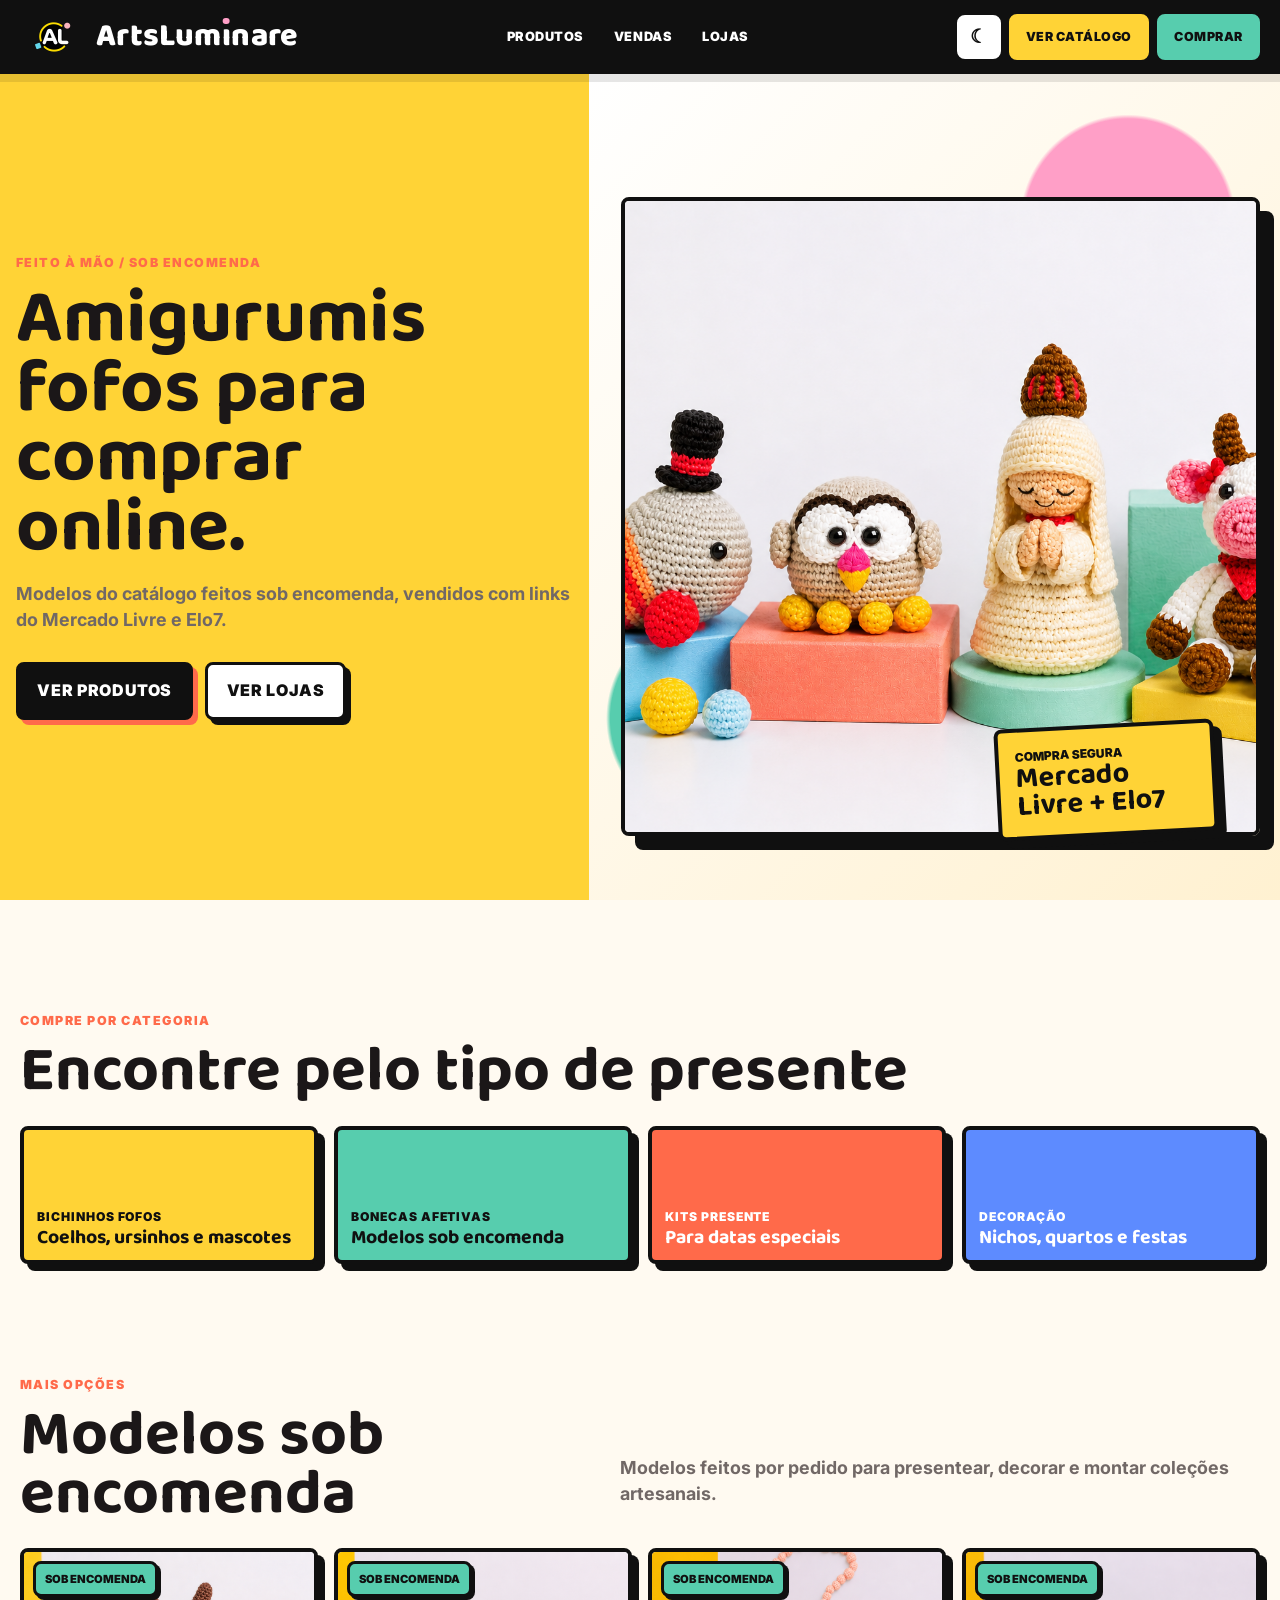
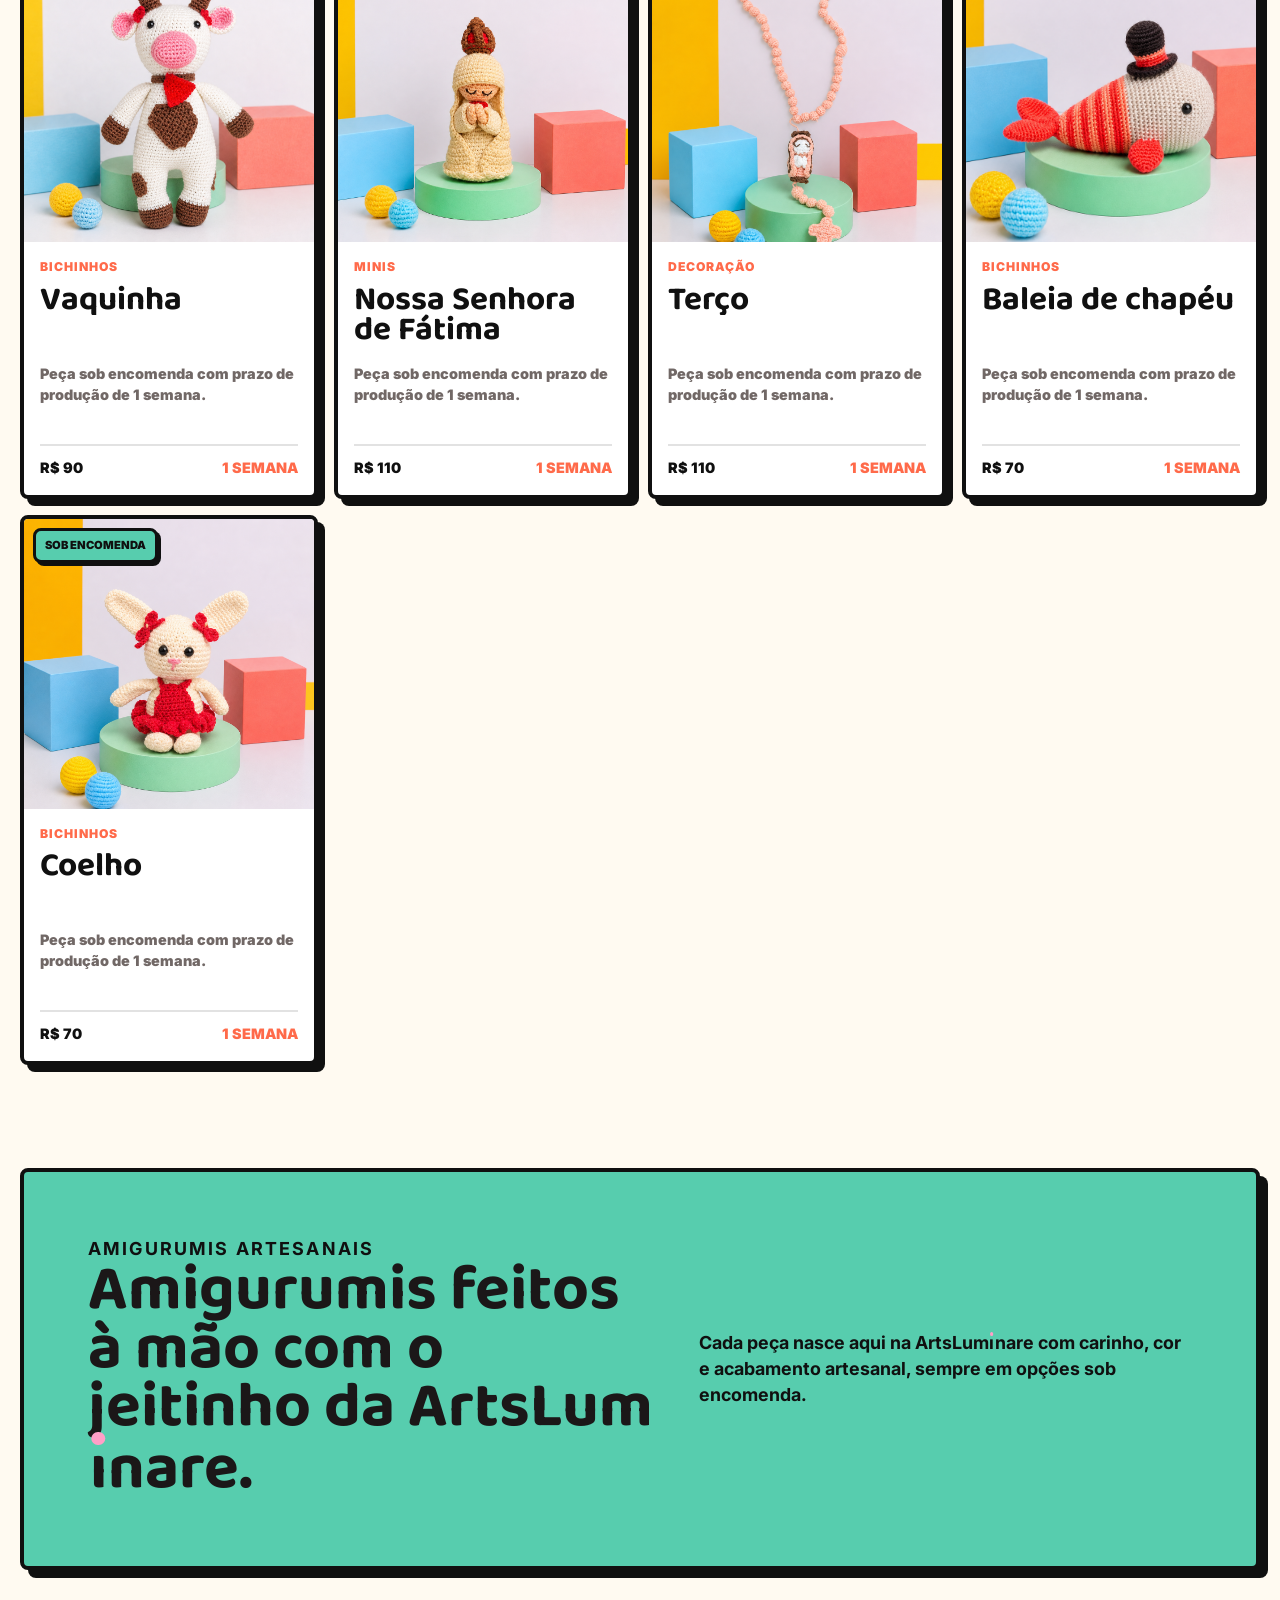
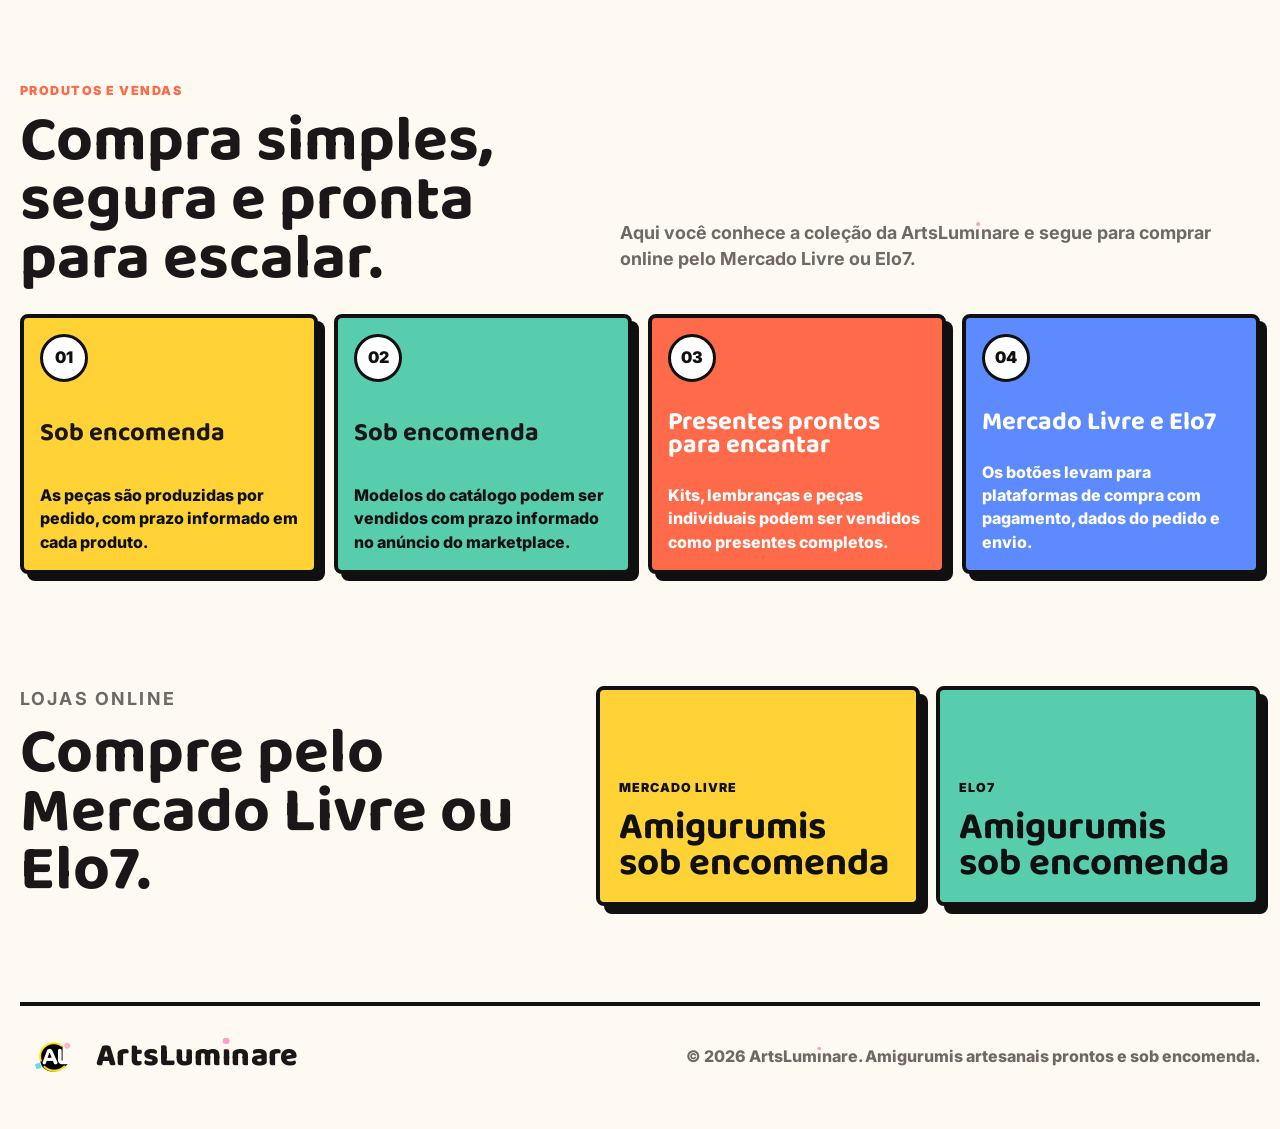
==== commit 75cbe722: "Remove pronta entrega products" ====
--- a/index.html
+++ b/index.html
@@ -20,7 +20,7 @@
     <title>ArtsLuminare</title>
     <meta
       name="description"
-      content="ArtsLuminare vende amigurumis prontos para envio e modelos sob encomenda pelo Mercado Livre e Elo7."
+      content="ArtsLuminare vende amigurumis sob encomenda pelo Mercado Livre e Elo7."
     />
     <meta name="theme-color" content="#101010" />
     <meta property="og:locale" content="pt_BR" />
@@ -29,7 +29,7 @@
     <meta property="og:title" content="ArtsLuminare" />
     <meta
       property="og:description"
-      content="Amigurumis prontos para envio e modelos sob encomenda pelo Mercado Livre e Elo7."
+      content="Amigurumis sob encomenda pelo Mercado Livre e Elo7."
     />
     <meta property="og:url" content="https://artsluminare.com/" />
     <meta
@@ -43,7 +43,7 @@
     <meta name="twitter:title" content="ArtsLuminare" />
     <meta
       name="twitter:description"
-      content="Amigurumis prontos para envio e modelos sob encomenda pelo Mercado Livre e Elo7."
+      content="Amigurumis sob encomenda pelo Mercado Livre e Elo7."
     />
     <meta
       name="twitter:image"
@@ -114,10 +114,10 @@
     <main id="conteudo">
       <section class="hero" id="inicio">
         <div class="hero-copy">
-          <p class="eyebrow">feito &agrave; m&atilde;o / pronta entrega e encomenda</p>
+          <p class="eyebrow">feito &agrave; m&atilde;o / sob encomenda</p>
           <h1>Amigurumis fofos para comprar online.</h1>
           <p>
-            Produtos prontos para envio e modelos sob encomenda do cat&aacute;logo,
+            Modelos do cat&aacute;logo feitos sob encomenda,
             vendidos com links do Mercado Livre e Elo7.
           </p>
           <div class="hero-actions">
@@ -143,86 +143,6 @@
         </div>
       </section>
 
-      <section class="section shop-section" id="modelos">
-        <div class="section-head">
-          <div>
-            <p class="eyebrow">cat&aacute;logo de amigurumis</p>
-            <h2>Produtos de pronta entrega</h2>
-          </div>
-          <div class="filter-bar" role="toolbar" aria-label="Filtros de produtos">
-            <button class="filter-chip is-active" type="button" data-filter="todos" aria-pressed="true">
-              Todos
-            </button>
-            <button class="filter-chip" type="button" data-filter="bichinhos" aria-pressed="false">
-              Bichinhos
-            </button>
-            <button class="filter-chip" type="button" data-filter="bonecas" aria-pressed="false">
-              Bonecas
-            </button>
-            <button class="filter-chip" type="button" data-filter="mini" aria-pressed="false">
-              Minis
-            </button>
-            <button class="filter-chip" type="button" data-filter="kits" aria-pressed="false">
-              Kits
-            </button>
-          </div>
-        </div>
-
-        <div class="product-grid">
-          <article class="product-card" data-category="bichinhos">
-            <a class="product-link" href="#lojas">
-              <span class="status ready">Pronta entrega</span>
-              <img src="./assets/hero-bunny.jpg" alt="Coelhinho amigurumi artesanal" />
-              <div class="product-info">
-                <p>Bichinhos</p>
-                <h3>Coelhinho Lumi</h3>
-                <span class="product-copy">Amigurumi delicado para presente infantil, decora&ccedil;&atilde;o e datas especiais.</span>
-                <div><strong>R$ 149</strong><span>Ver produto</span></div>
-              </div>
-            </a>
-          </article>
-
-          <article class="product-card" data-category="kits">
-            <a class="product-link" href="#lojas">
-              <span class="status ready">Kit pronto</span>
-              <img src="./assets/amigurumi-produtos-prontos-hero.png" alt="Grupo de amigurumis prontos para venda" />
-              <div class="product-info">
-                <p>Kits</p>
-                <h3>Pack Jardim de Fios</h3>
-                <span class="product-copy">Conjunto presente&aacute;vel com pe&ccedil;as fofas para colecionar ou decorar.</span>
-                <div><strong>R$ 289</strong><span>Ver produto</span></div>
-              </div>
-            </a>
-          </article>
-
-          <article class="product-card" data-category="mini">
-            <a class="product-link" href="#lojas">
-              <span class="status ready">Pronta entrega</span>
-              <img src="./assets/craft-tools.jpg" alt="Fios de croch&ecirc; para mini amigurumis" />
-              <div class="product-info">
-                <p>Minis</p>
-                <h3>Mini Sol de Bolso</h3>
-                <span class="product-copy">Pe&ccedil;a pequena para lembrancinhas, chaveiros e mimos artesanais.</span>
-                <div><strong>R$ 79</strong><span>Ver produto</span></div>
-              </div>
-            </a>
-          </article>
-
-          <article class="product-card" data-category="decoracao">
-            <a class="product-link" href="#lojas">
-              <span class="status ready">Pronta entrega</span>
-              <img src="./assets/amigurumi-produtos-prontos-hero.png" alt="Amigurumis coloridos para decora&ccedil;&atilde;o" />
-              <div class="product-info">
-                <p>Decora&ccedil;&atilde;o</p>
-                <h3>Turma do Nicho</h3>
-                <span class="product-copy">Mini cole&ccedil;&atilde;o para quarto, prateleira ou composi&ccedil;&atilde;o de presente.</span>
-                <div><strong>R$ 219</strong><span>Ver produto</span></div>
-              </div>
-            </a>
-          </article>
-        </div>
-      </section>
-
       <section class="section category-section" id="busca">
         <div class="section-head compact">
           <div>
@@ -337,7 +257,7 @@
         </div>
         <p>
           Cada pe&ccedil;a nasce aqui na ArtsLum<span class="pink-i">&#305;</span>nare com carinho, cor e acabamento artesanal,
-          entre modelos prontos para envio e op&ccedil;&otilde;es sob encomenda.
+          sempre em op&ccedil;&otilde;es sob encomenda.
         </p>
       </section>
 
@@ -355,8 +275,8 @@
         <div class="sales-grid">
           <article class="sales-card yellow">
             <span>01</span>
-            <h3>Pronta entrega</h3>
-            <p>Pe&ccedil;as finalizadas ganham destaque para quem quer comprar e receber mais r&aacute;pido.</p>
+            <h3>Sob encomenda</h3>
+            <p>As pe&ccedil;as s&atilde;o produzidas por pedido, com prazo informado em cada produto.</p>
           </article>
           <article class="sales-card mint">
             <span>02</span>
@@ -385,7 +305,7 @@
         <div class="store-grid">
           <a class="store-card yellow" href="https://www.mercadolivre.com.br/" target="_blank" rel="noreferrer" aria-label="Mercado Livre">
             <span>Mercado Livre</span>
-            <strong>Produtos prontos para envio</strong>
+            <strong>Amigurumis sob encomenda</strong>
           </a>
           <a class="store-card mint" href="https://www.elo7.com.br/" target="_blank" rel="noreferrer" aria-label="Elo7">
             <span>Elo7</span>
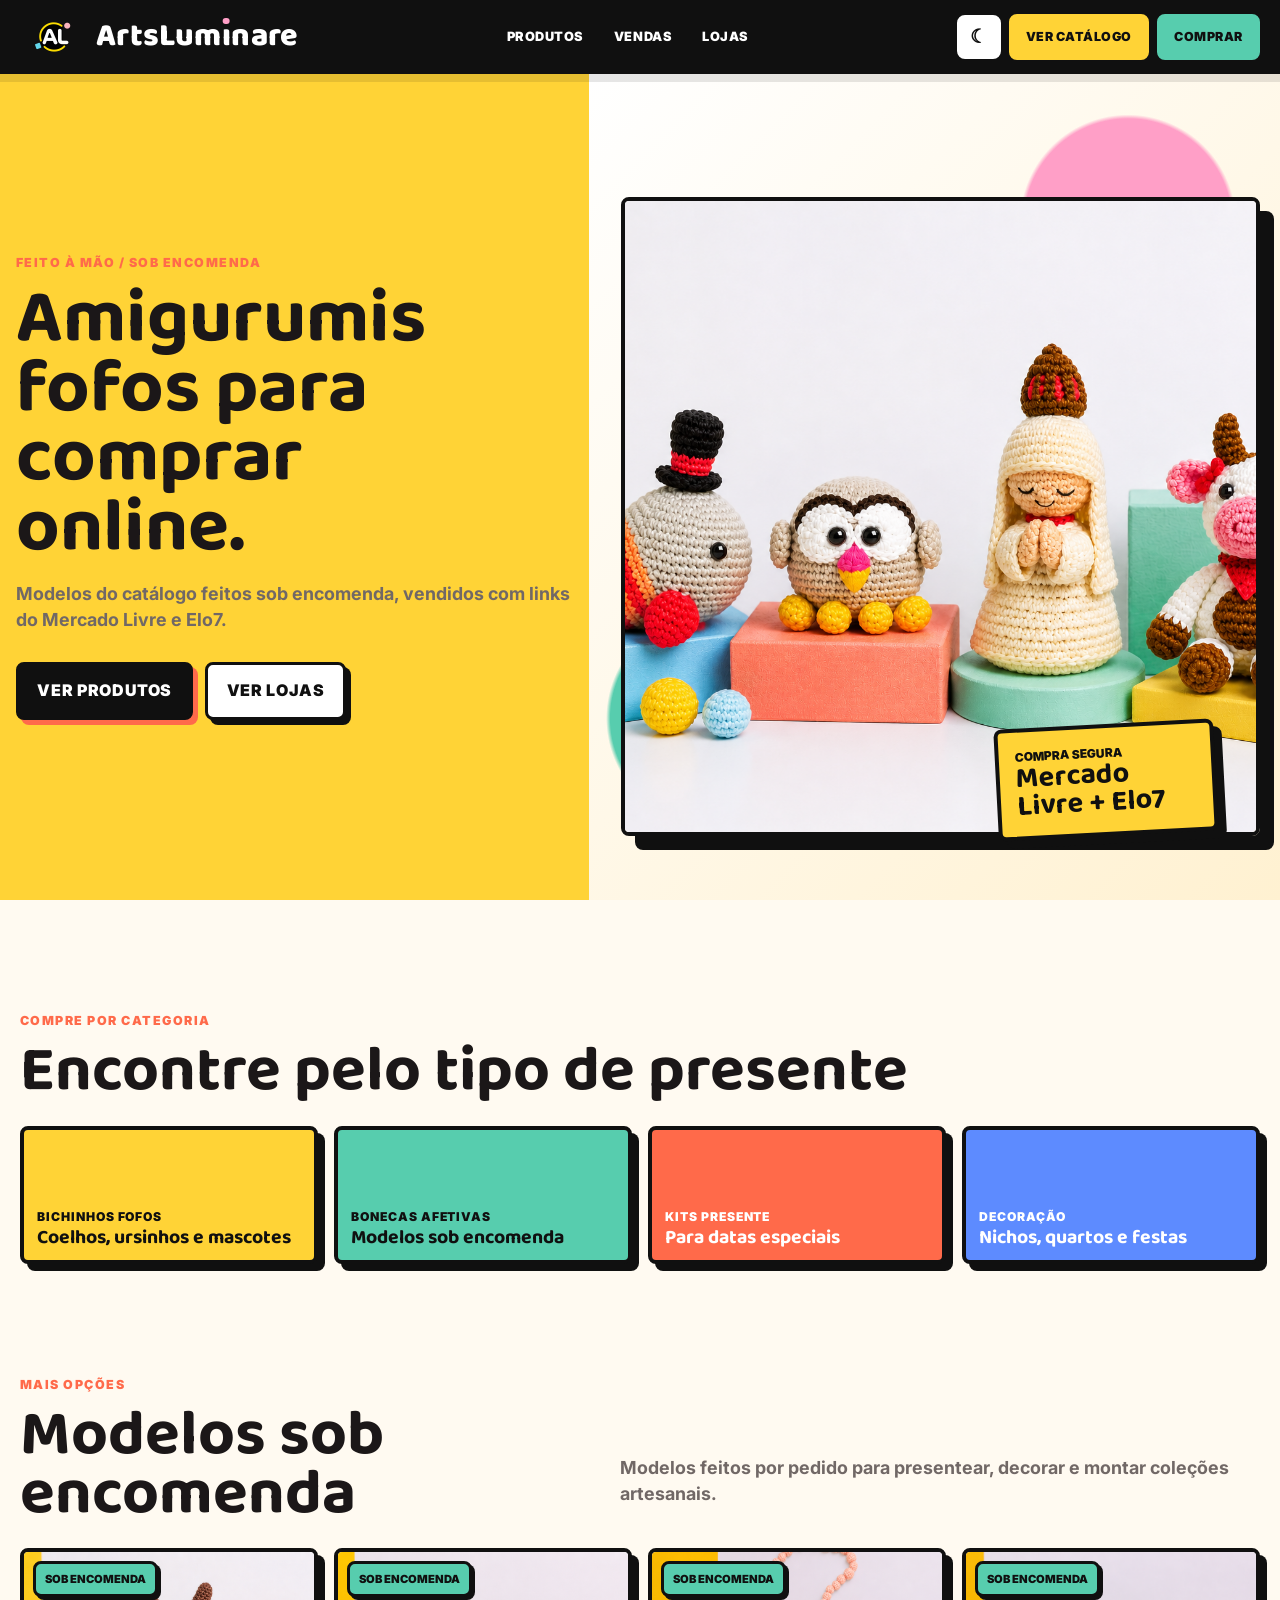
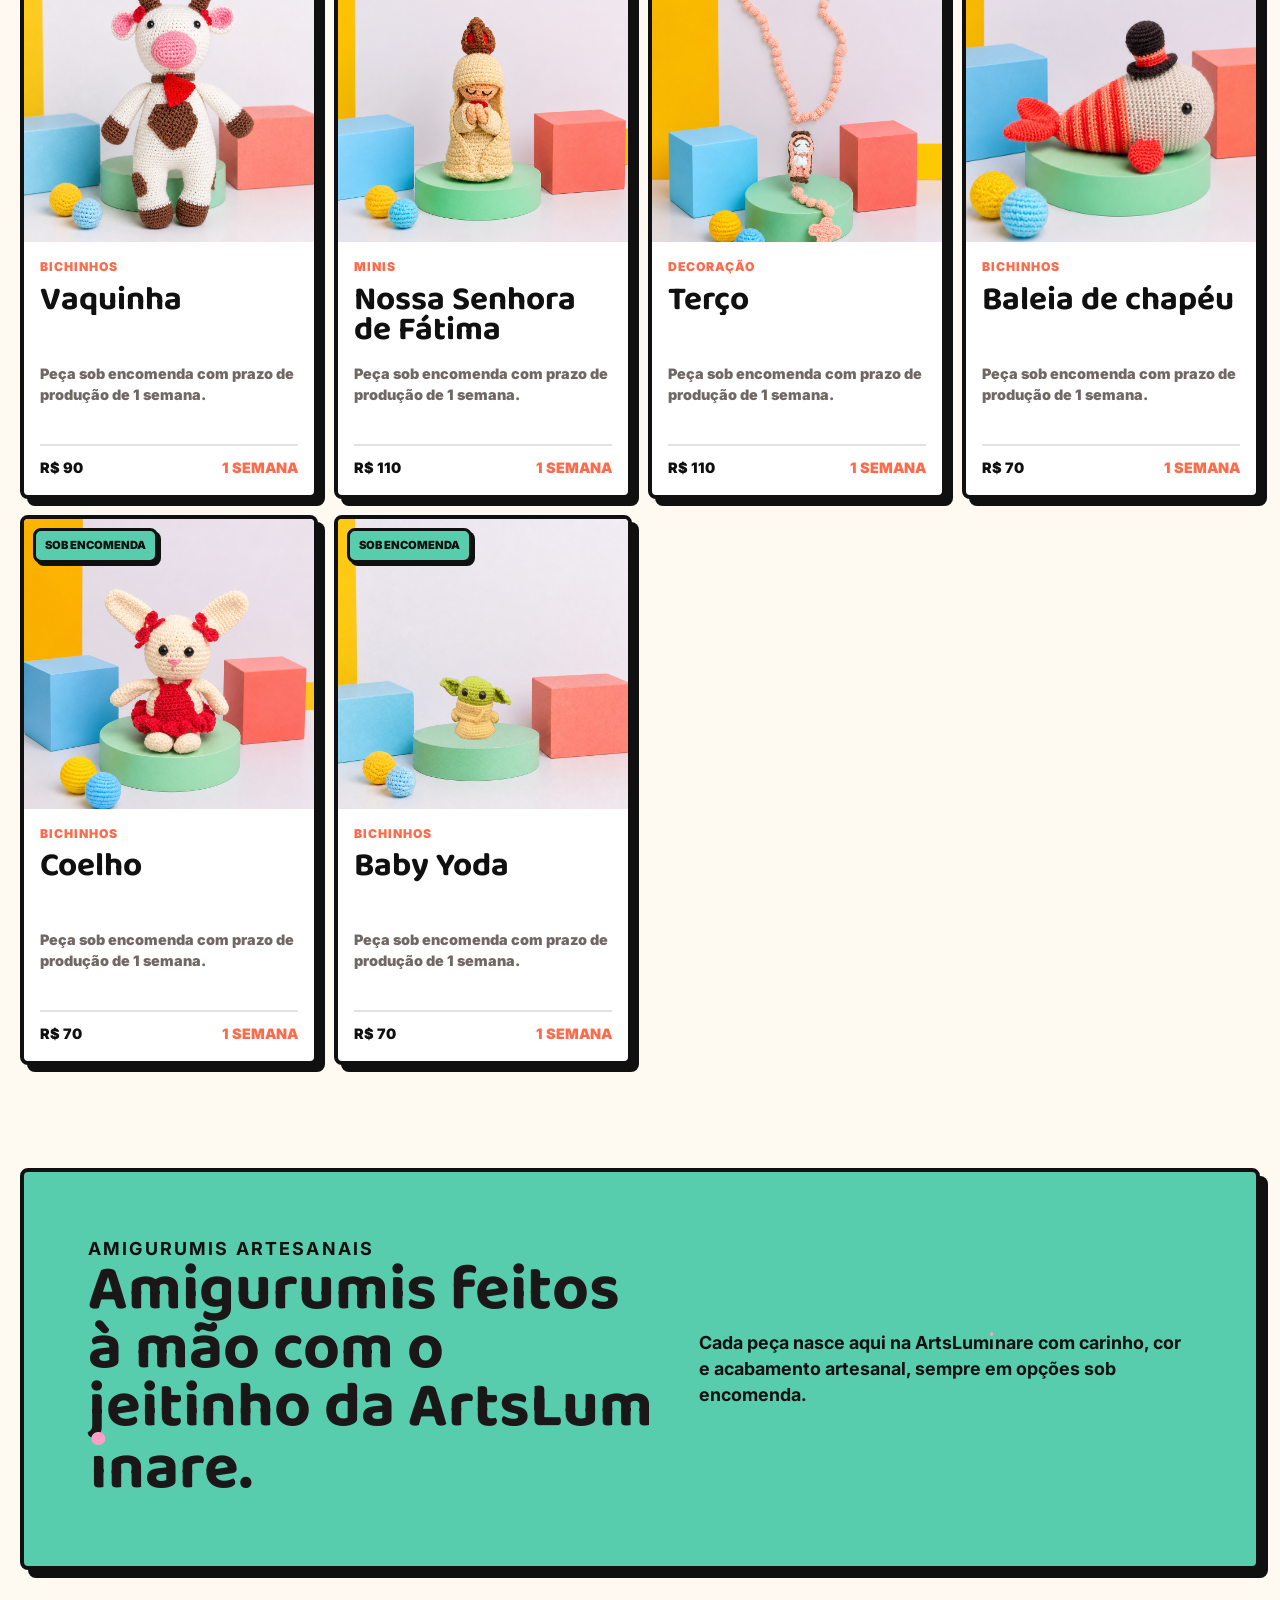
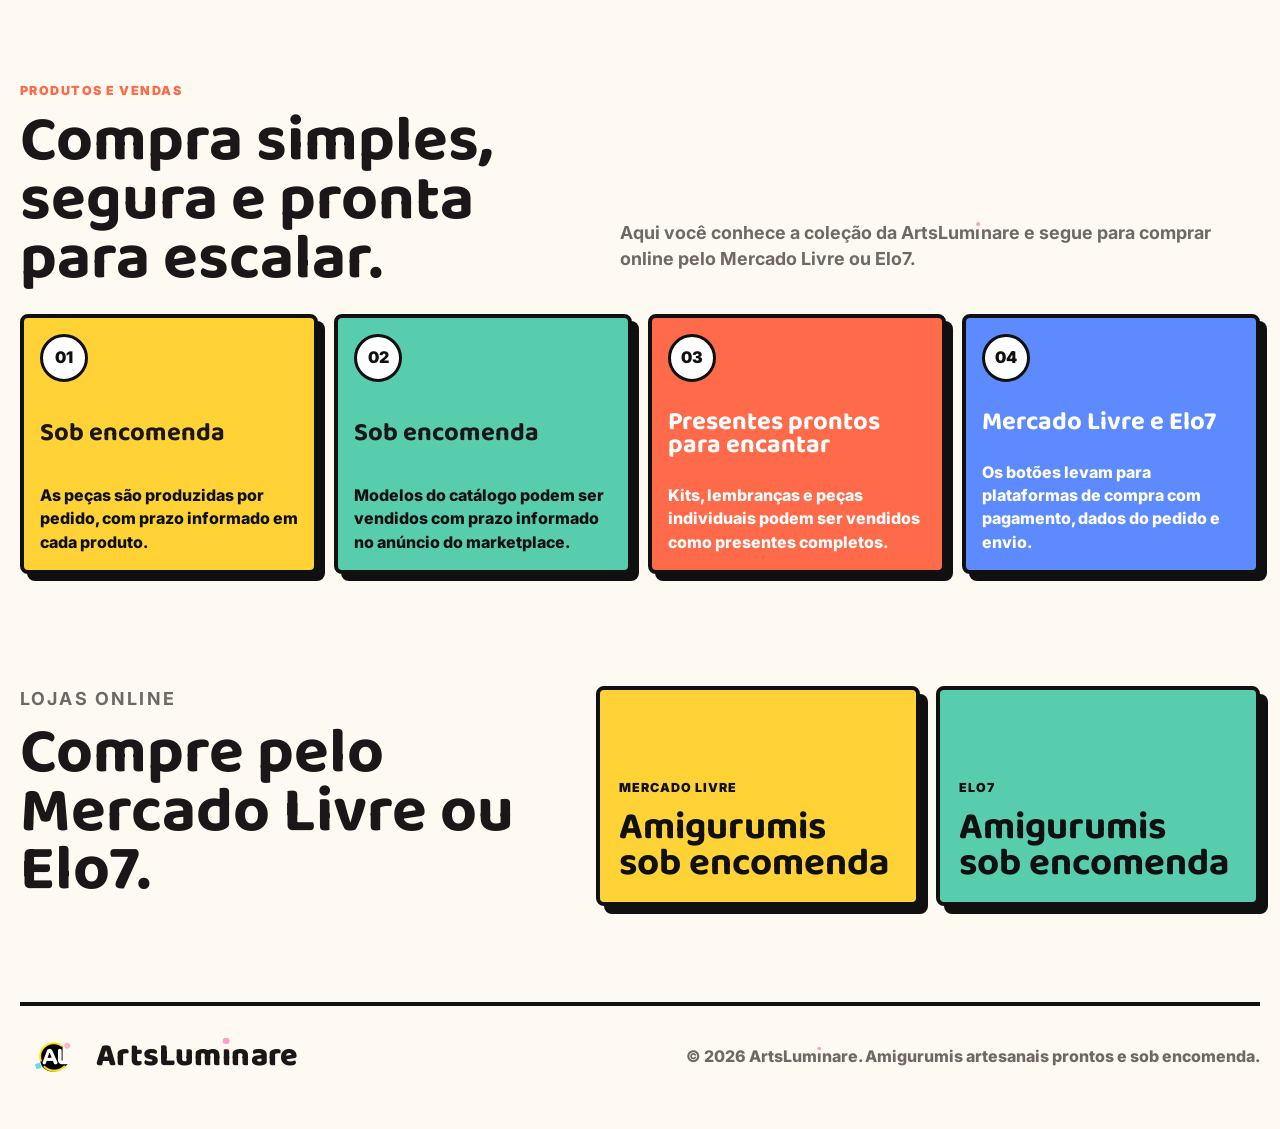
==== commit 8fb048b4: "Add baby yoda custom order card" ====
--- a/index.html
+++ b/index.html
@@ -247,6 +247,19 @@
               </div>
             </a>
           </article>
+
+          <article class="product-card" data-category="bichinhos">
+            <a class="product-link" href="#lojas">
+              <span class="status order">Sob encomenda</span>
+              <img src="./assets/baby-yoda.png" alt="Baby Yoda em amigurumi artesanal" />
+              <div class="product-info">
+                <p>Bichinhos</p>
+                <h3>Baby Yoda</h3>
+                <span class="product-copy">Pe&ccedil;a sob encomenda com prazo de produ&ccedil;&atilde;o de 1 semana.</span>
+                <div><strong>R$ 70</strong><span>1 semana</span></div>
+              </div>
+            </a>
+          </article>
         </div>
       </section>
 
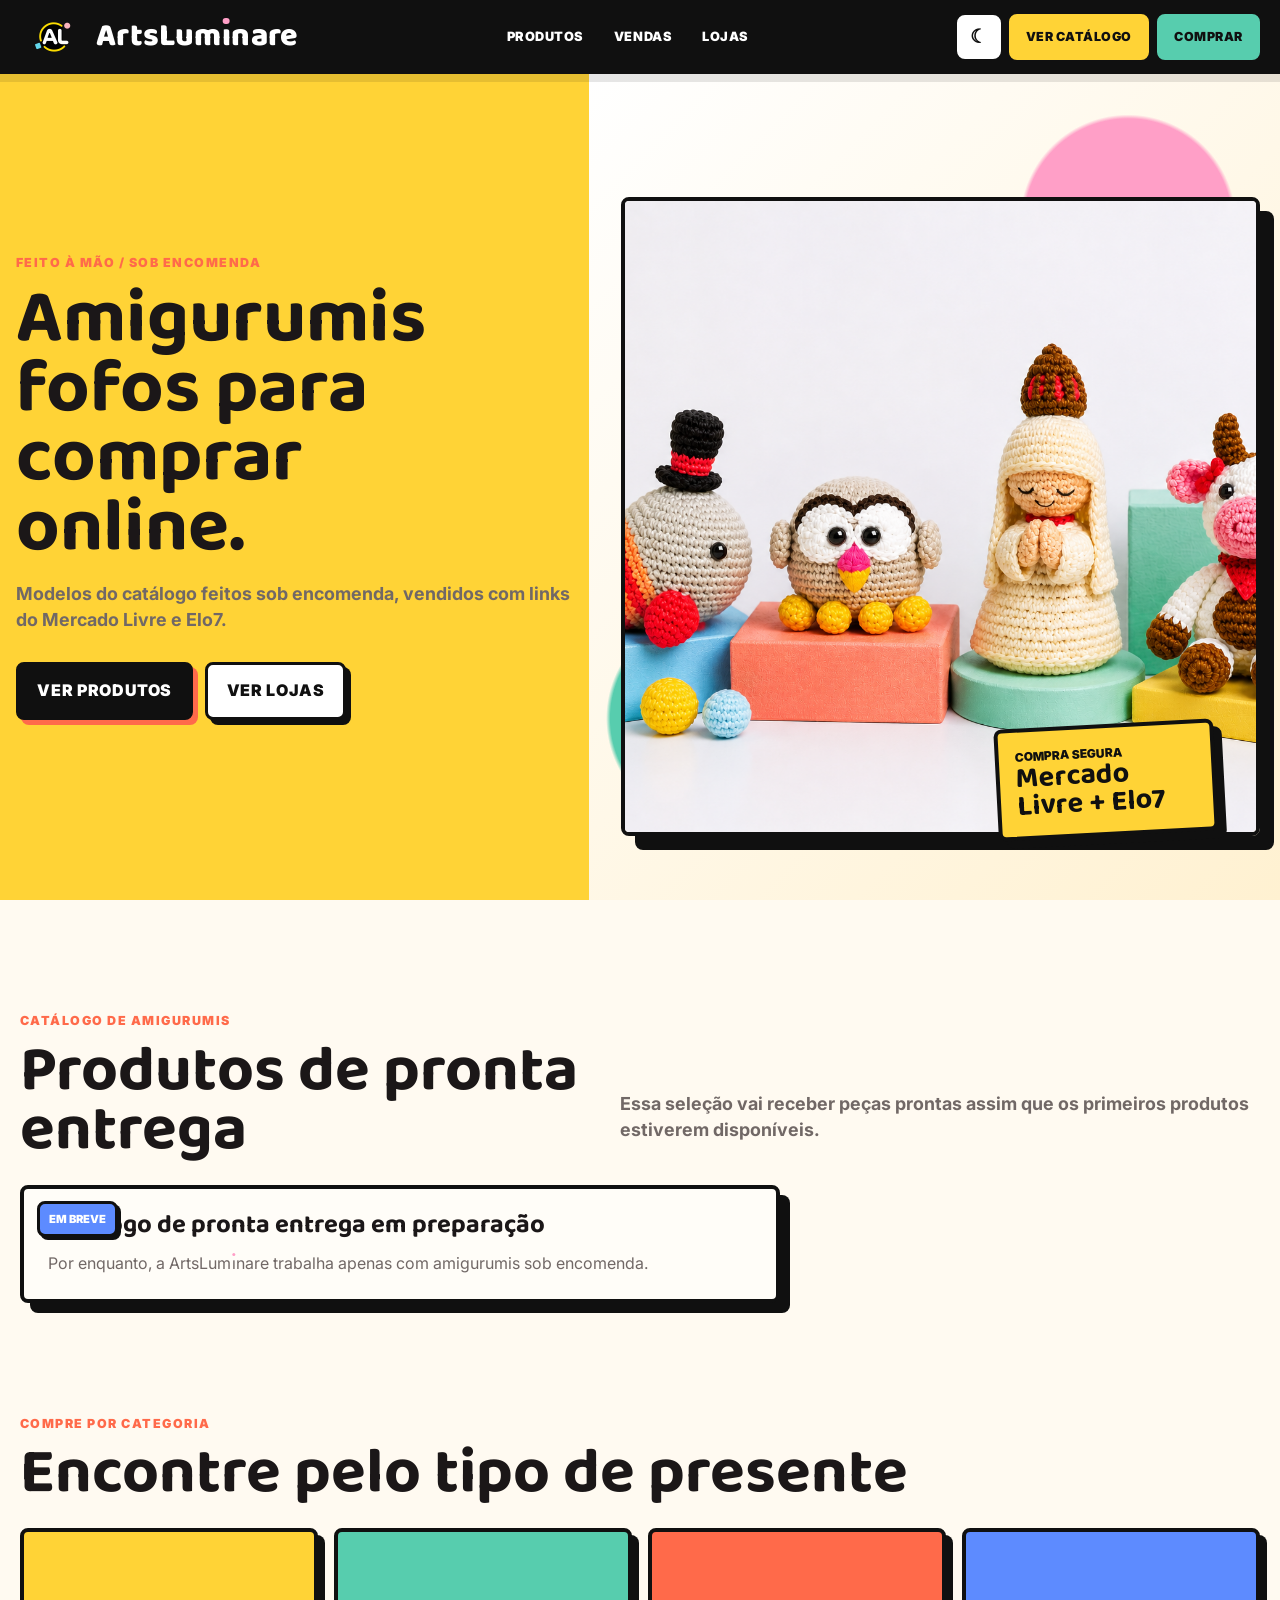
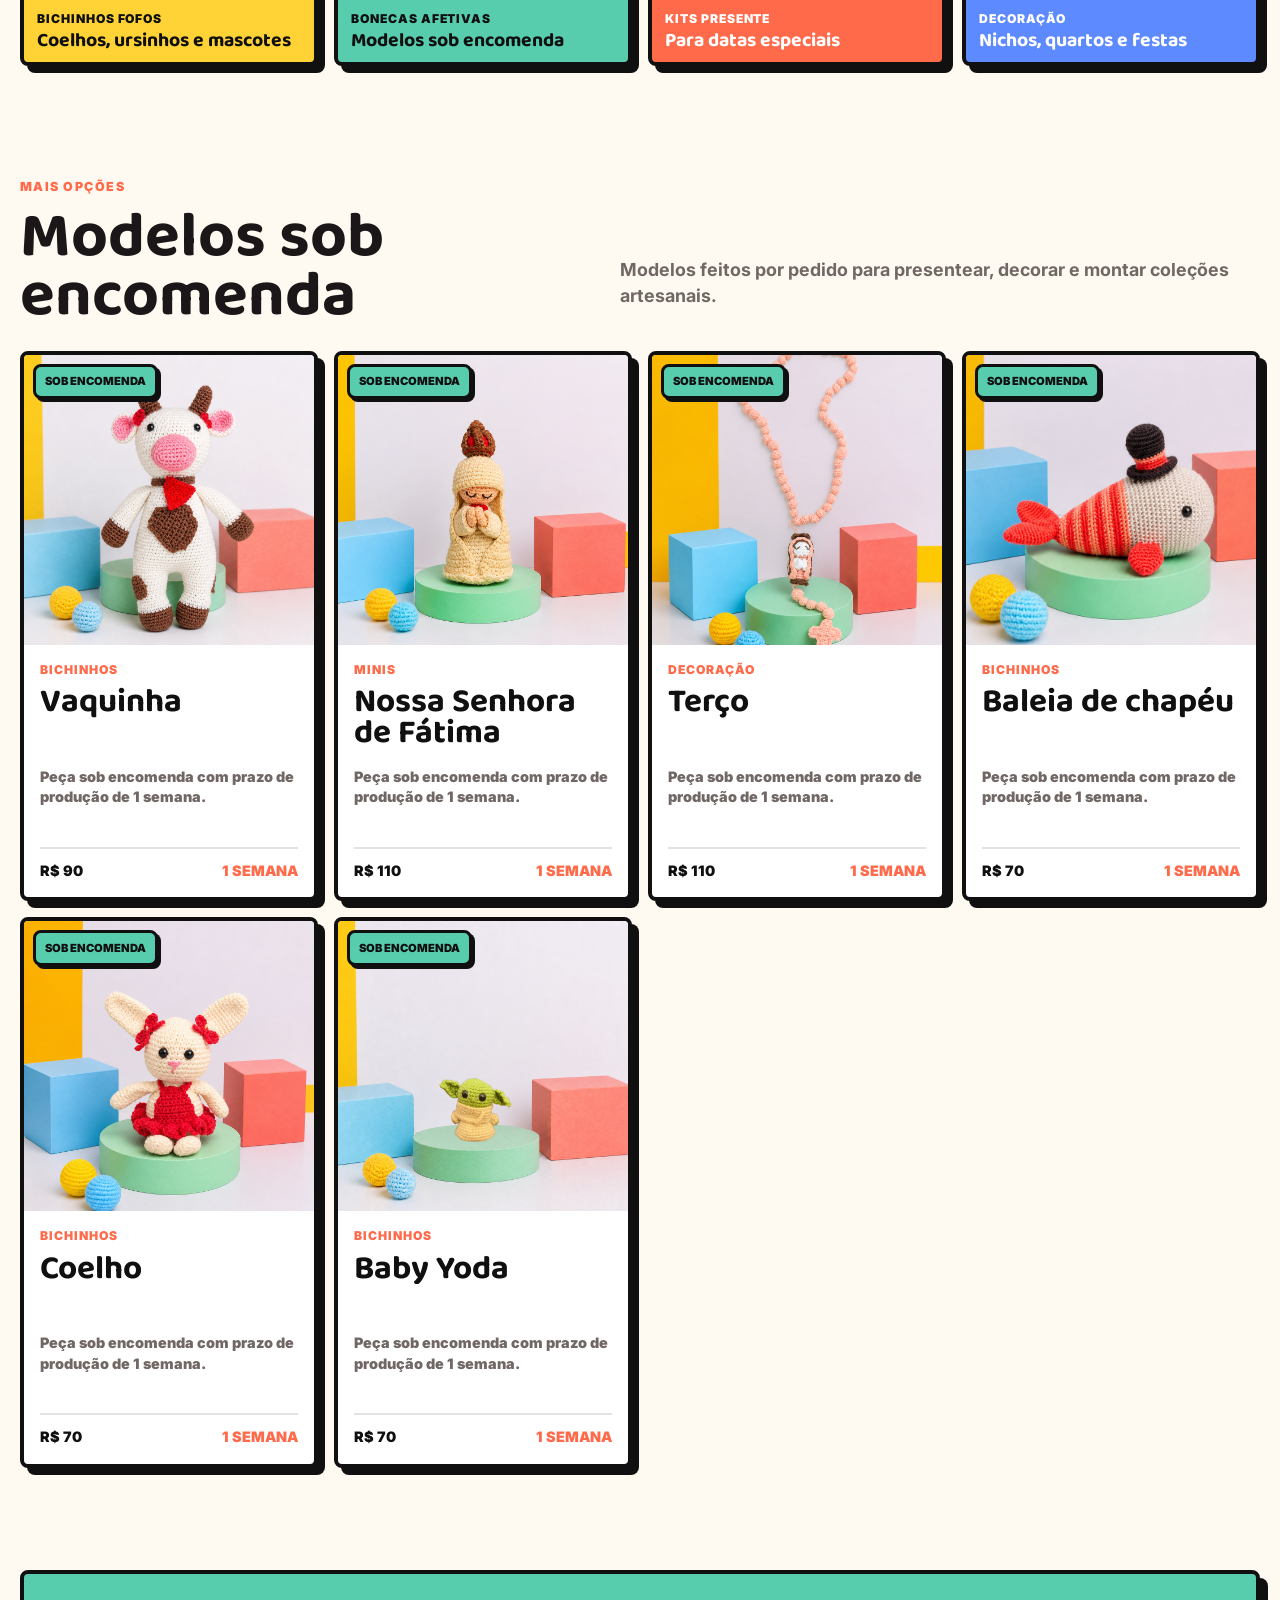
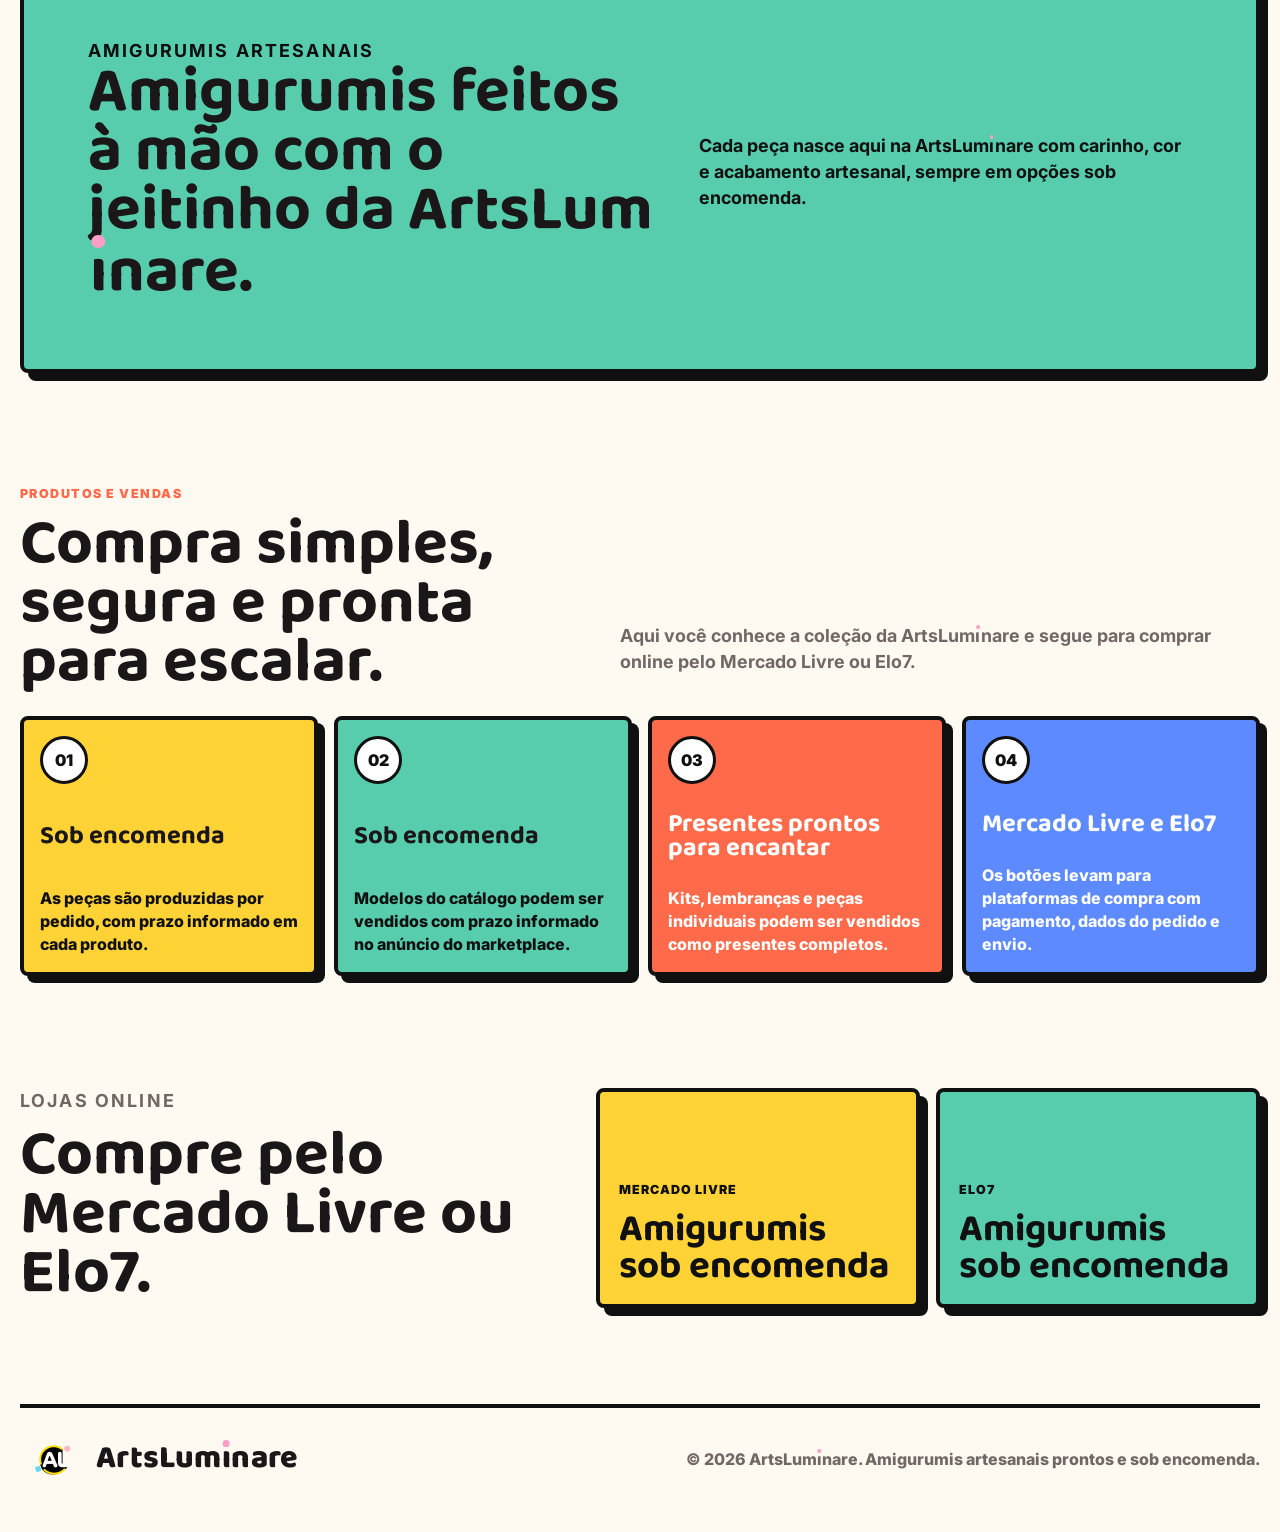
==== commit 6a9d3ecb: "Restore empty pronta entrega section" ====
--- a/index.html
+++ b/index.html
@@ -143,6 +143,26 @@
         </div>
       </section>
 
+      <section class="section shop-section" id="modelos">
+        <div class="section-head">
+          <div>
+            <p class="eyebrow">cat&aacute;logo de amigurumis</p>
+            <h2>Produtos de pronta entrega</h2>
+          </div>
+          <p class="section-copy">
+            Essa sele&ccedil;&atilde;o vai receber pe&ccedil;as prontas assim que os primeiros produtos estiverem dispon&iacute;veis.
+          </p>
+        </div>
+
+        <div class="empty-state-card" aria-label="Produtos de pronta entrega em breve">
+          <span class="status quote">Em breve</span>
+          <h3>Cat&aacute;logo de pronta entrega em prepara&ccedil;&atilde;o</h3>
+          <p>
+            Por enquanto, a ArtsLum<span class="pink-i">&#305;</span>nare trabalha apenas com amigurumis sob encomenda.
+          </p>
+        </div>
+      </section>
+
       <section class="section category-section" id="busca">
         <div class="section-head compact">
           <div>
--- a/styles.css
+++ b/styles.css
@@ -680,6 +680,30 @@
   align-items: stretch;
 }
 
+.empty-state-card {
+  position: relative;
+  display: grid;
+  gap: 0.9rem;
+  max-width: 760px;
+  padding: 1.5rem;
+  border: 4px solid var(--black);
+  border-radius: var(--radius);
+  background: #fffdf8;
+  box-shadow: 10px 10px 0 var(--black);
+}
+
+.empty-state-card h3 {
+  margin: 0;
+  font-size: clamp(1.4rem, 2vw, 2rem);
+}
+
+.empty-state-card p {
+  margin: 0;
+  color: var(--muted);
+  font-size: 1rem;
+  line-height: 1.5;
+}
+
 .product-card {
   position: relative;
   min-width: 0;
@@ -1278,6 +1302,11 @@
   .product-grid {
     grid-template-columns: 1fr;
     gap: 0.72rem;
+  }
+
+  .empty-state-card {
+    padding: 1.1rem;
+    box-shadow: none;
   }
 
   .product-link {
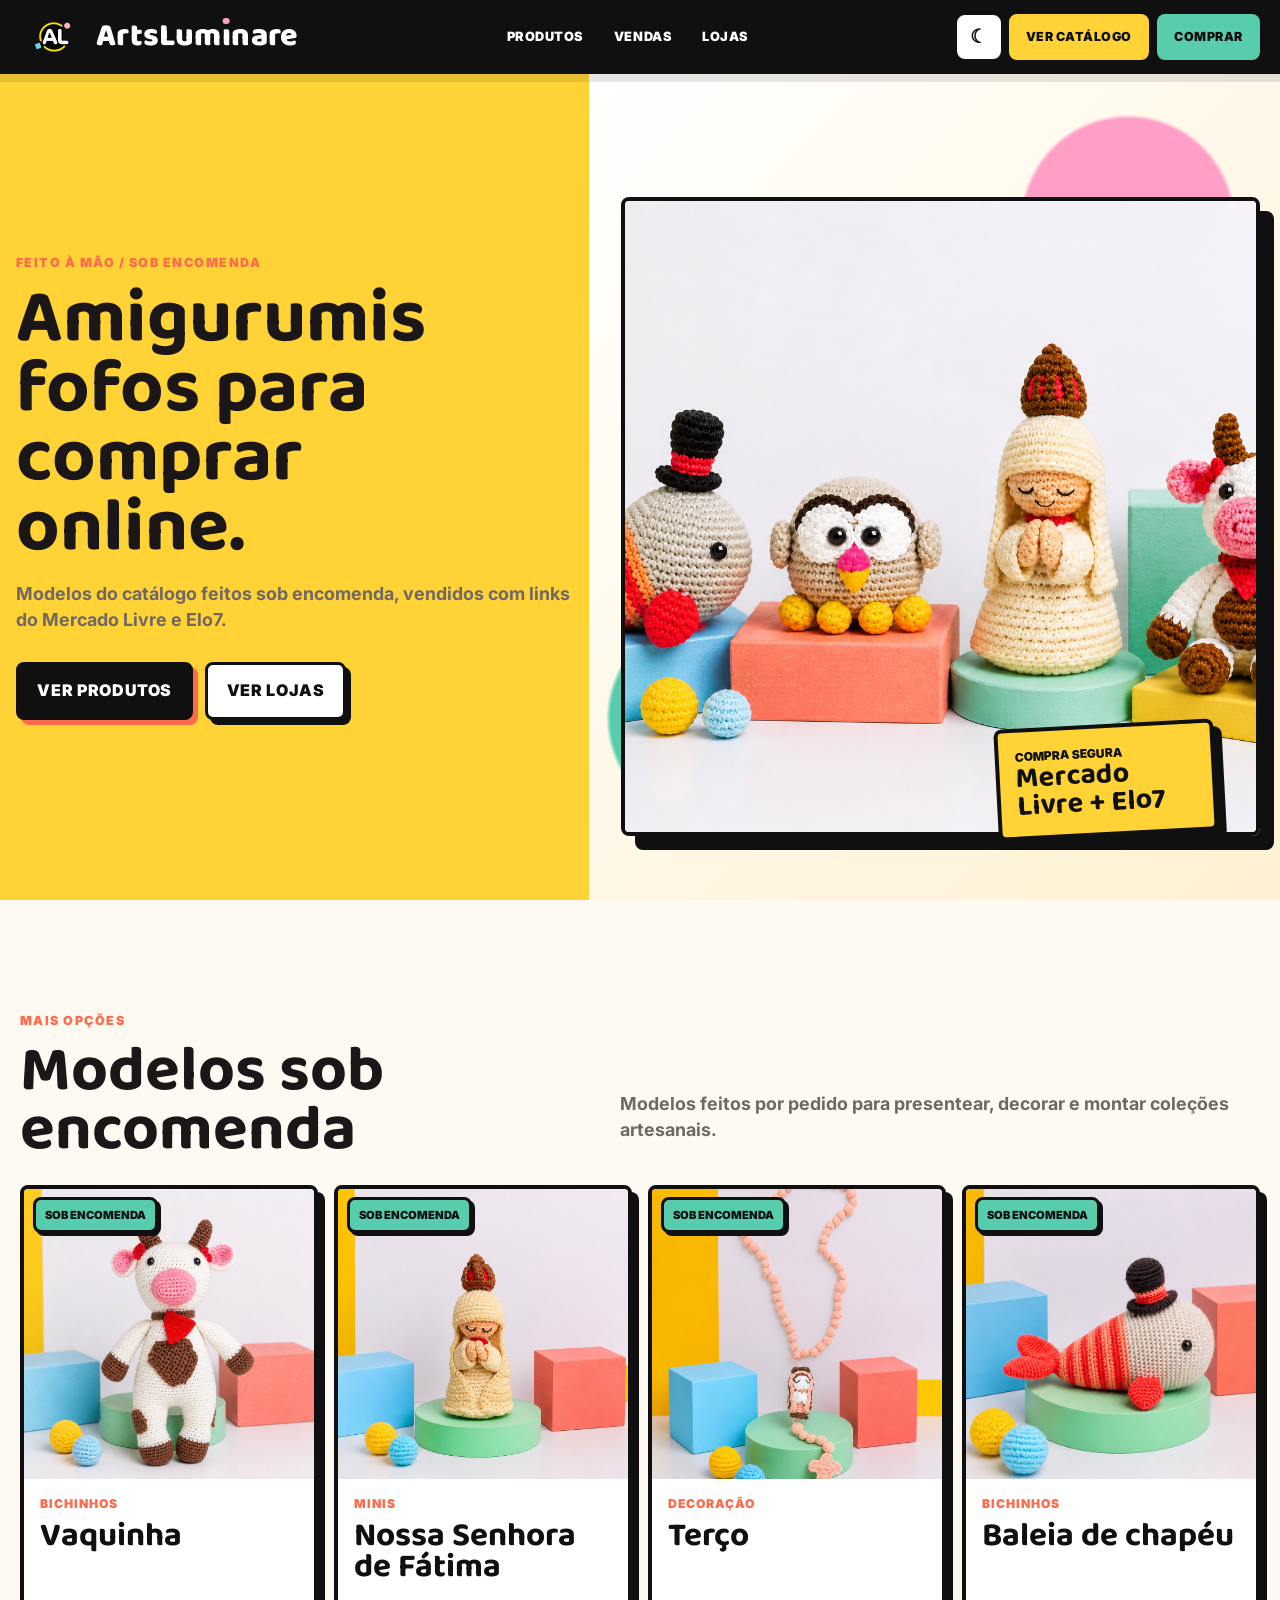
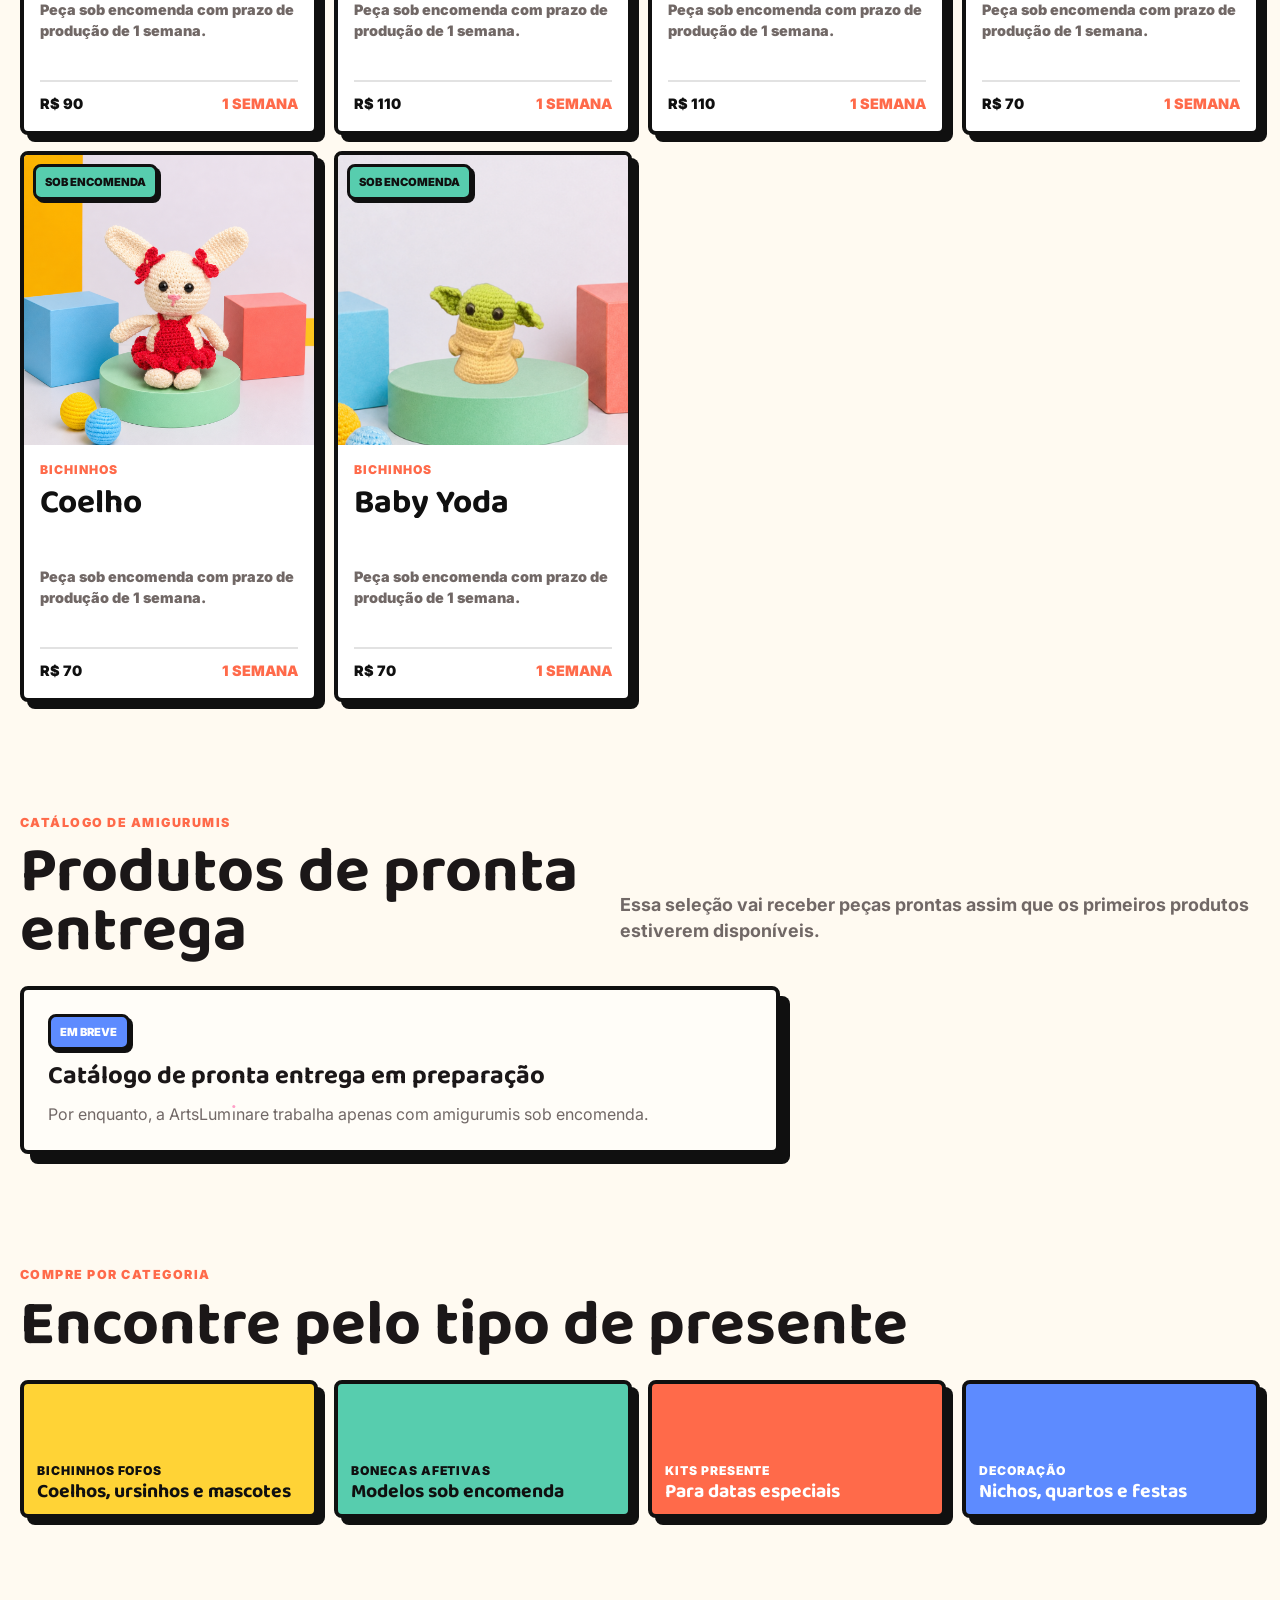
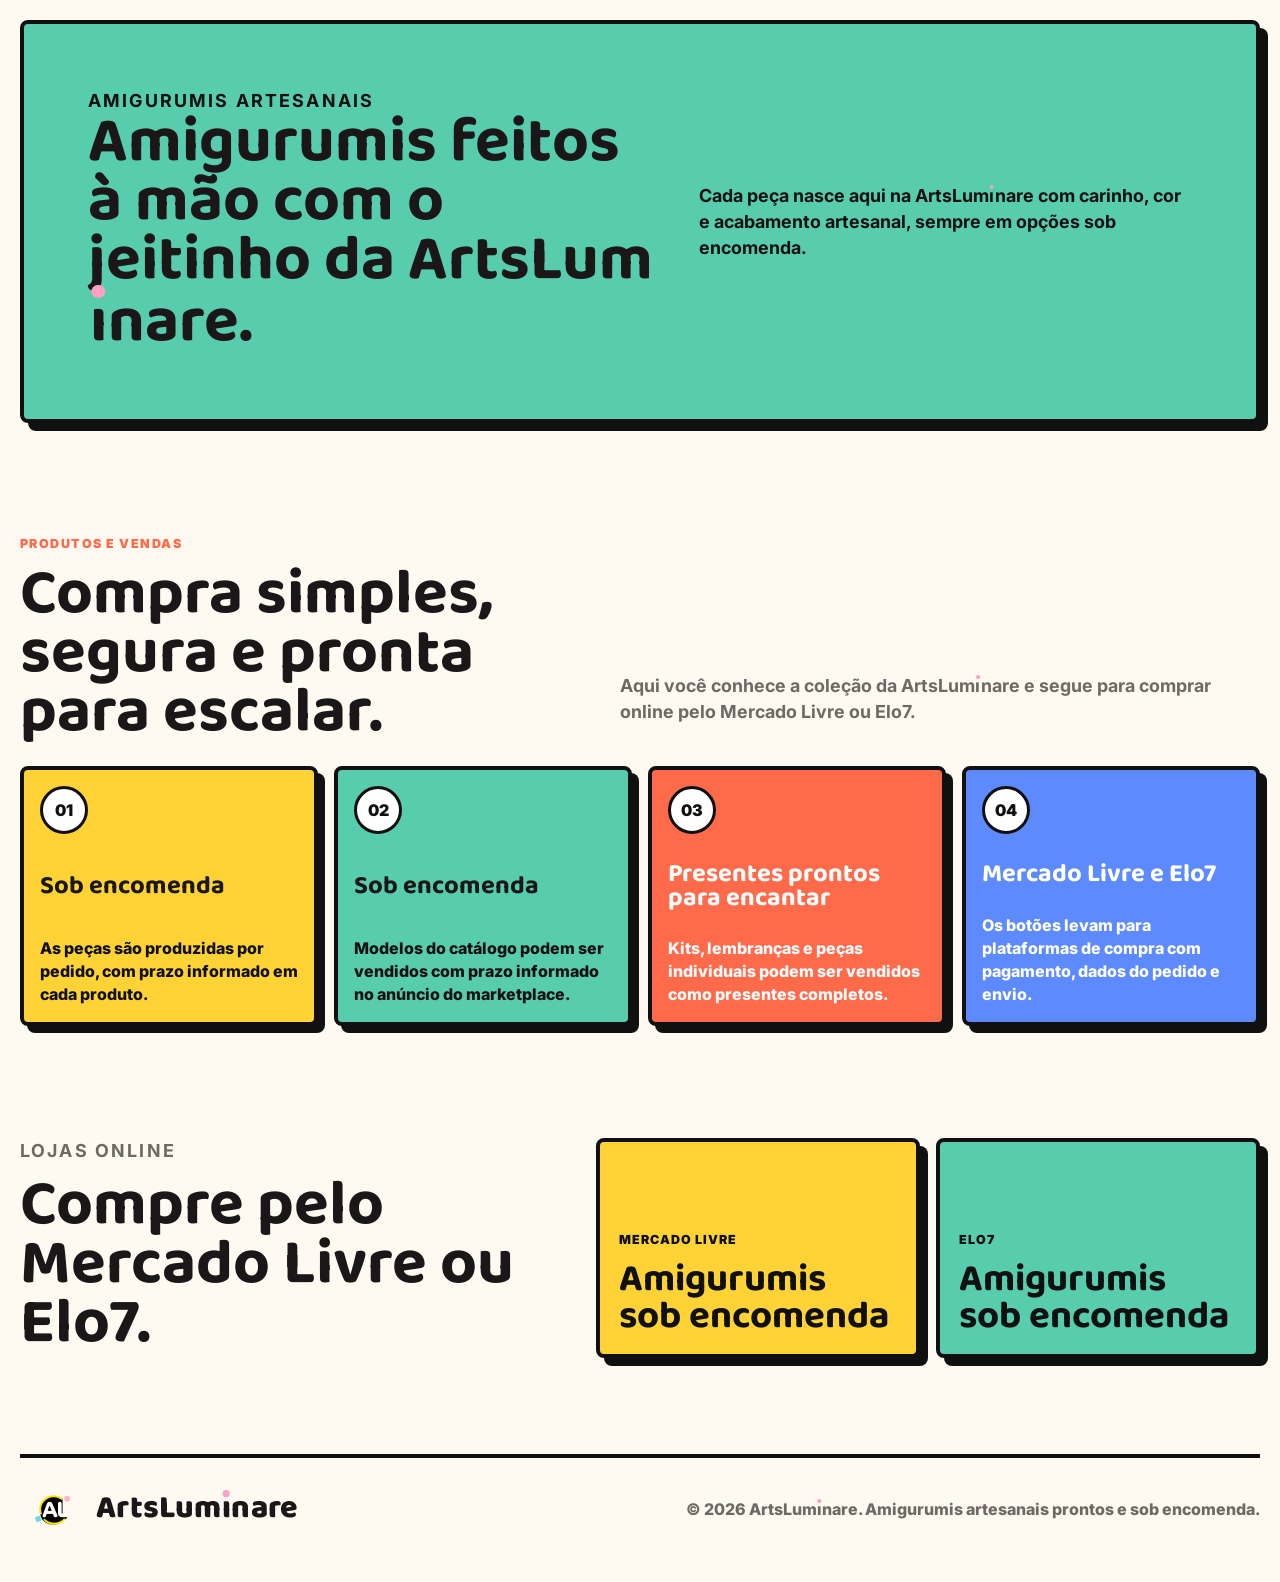
==== commit 7333619b: "Reorder home product sections" ====
--- a/index.html
+++ b/index.html
@@ -143,6 +143,98 @@
         </div>
       </section>
 
+      <section class="section shop-section" id="inspiracoes">
+        <div class="section-head">
+          <div>
+            <p class="eyebrow">mais op&ccedil;&otilde;es</p>
+            <h2>Modelos sob encomenda</h2>
+          </div>
+          <p class="section-copy">
+            Modelos feitos por pedido para presentear, decorar e montar cole&ccedil;&otilde;es artesanais.
+          </p>
+        </div>
+
+        <div class="product-grid ideas-grid">
+          <article class="product-card" data-category="bichinhos">
+            <a class="product-link" href="#lojas">
+              <span class="status order">Sob encomenda</span>
+              <img src="./assets/vaquinha.png" alt="Vaquinha amigurumi artesanal" />
+              <div class="product-info">
+                <p>Bichinhos</p>
+                <h3>Vaquinha</h3>
+                <span class="product-copy">Pe&ccedil;a sob encomenda com prazo de produ&ccedil;&atilde;o de 1 semana.</span>
+                <div><strong>R$ 90</strong><span>1 semana</span></div>
+              </div>
+            </a>
+          </article>
+
+          <article class="product-card" data-category="minis">
+            <a class="product-link" href="#lojas">
+              <span class="status order">Sob encomenda</span>
+              <img src="./assets/nossa-senhora-fatima.png" alt="Nossa Senhora de F&aacute;tima em amigurumi" />
+              <div class="product-info">
+                <p>Minis</p>
+                <h3>Nossa Senhora de F&aacute;tima</h3>
+                <span class="product-copy">Pe&ccedil;a sob encomenda com prazo de produ&ccedil;&atilde;o de 1 semana.</span>
+                <div><strong>R$ 110</strong><span>1 semana</span></div>
+              </div>
+            </a>
+          </article>
+
+          <article class="product-card" data-category="decoracao">
+            <a class="product-link" href="#lojas">
+              <span class="status order">Sob encomenda</span>
+              <img src="./assets/terco.png" alt="Ter&ccedil;o em amigurumi artesanal" />
+              <div class="product-info">
+                <p>Decora&ccedil;&atilde;o</p>
+                <h3>Ter&ccedil;o</h3>
+                <span class="product-copy">Pe&ccedil;a sob encomenda com prazo de produ&ccedil;&atilde;o de 1 semana.</span>
+                <div><strong>R$ 110</strong><span>1 semana</span></div>
+              </div>
+            </a>
+          </article>
+
+          <article class="product-card" id="favoritos" data-category="bichinhos">
+            <a class="product-link" href="#lojas">
+              <span class="status order">Sob encomenda</span>
+              <img src="./assets/baleia-chapeu.png" alt="Baleia de chap&eacute;u em amigurumi" />
+              <div class="product-info">
+                <p>Bichinhos</p>
+                <h3>Baleia de chap&eacute;u</h3>
+                <span class="product-copy">Pe&ccedil;a sob encomenda com prazo de produ&ccedil;&atilde;o de 1 semana.</span>
+                <div><strong>R$ 70</strong><span>1 semana</span></div>
+              </div>
+            </a>
+          </article>
+
+          <article class="product-card" data-category="bichinhos">
+            <a class="product-link" href="#lojas">
+              <span class="status order">Sob encomenda</span>
+              <img src="./assets/coelho.png" alt="Coelho em amigurumi artesanal" />
+              <div class="product-info">
+                <p>Bichinhos</p>
+                <h3>Coelho</h3>
+                <span class="product-copy">Pe&ccedil;a sob encomenda com prazo de produ&ccedil;&atilde;o de 1 semana.</span>
+                <div><strong>R$ 70</strong><span>1 semana</span></div>
+              </div>
+            </a>
+          </article>
+
+          <article class="product-card" data-category="bichinhos">
+            <a class="product-link" href="#lojas">
+              <span class="status order">Sob encomenda</span>
+              <img src="./assets/baby-yoda.png" alt="Baby Yoda em amigurumi artesanal" />
+              <div class="product-info">
+                <p>Bichinhos</p>
+                <h3>Baby Yoda</h3>
+                <span class="product-copy">Pe&ccedil;a sob encomenda com prazo de produ&ccedil;&atilde;o de 1 semana.</span>
+                <div><strong>R$ 70</strong><span>1 semana</span></div>
+              </div>
+            </a>
+          </article>
+        </div>
+      </section>
+
       <section class="section shop-section" id="modelos">
         <div class="section-head">
           <div>
@@ -188,98 +280,6 @@
             <span>Decora&ccedil;&atilde;o</span>
             <strong>Nichos, quartos e festas</strong>
           </a>
-        </div>
-      </section>
-
-      <section class="section shop-section" id="inspiracoes">
-        <div class="section-head">
-          <div>
-            <p class="eyebrow">mais op&ccedil;&otilde;es</p>
-            <h2>Modelos sob encomenda</h2>
-          </div>
-          <p class="section-copy">
-            Modelos feitos por pedido para presentear, decorar e montar cole&ccedil;&otilde;es artesanais.
-          </p>
-        </div>
-
-        <div class="product-grid ideas-grid">
-          <article class="product-card" data-category="bichinhos">
-            <a class="product-link" href="#lojas">
-              <span class="status order">Sob encomenda</span>
-              <img src="./assets/vaquinha.png" alt="Vaquinha amigurumi artesanal" />
-              <div class="product-info">
-                <p>Bichinhos</p>
-                <h3>Vaquinha</h3>
-                <span class="product-copy">Pe&ccedil;a sob encomenda com prazo de produ&ccedil;&atilde;o de 1 semana.</span>
-                <div><strong>R$ 90</strong><span>1 semana</span></div>
-              </div>
-            </a>
-          </article>
-
-          <article class="product-card" data-category="minis">
-            <a class="product-link" href="#lojas">
-              <span class="status order">Sob encomenda</span>
-              <img src="./assets/nossa-senhora-fatima.png" alt="Nossa Senhora de F&aacute;tima em amigurumi" />
-              <div class="product-info">
-                <p>Minis</p>
-                <h3>Nossa Senhora de F&aacute;tima</h3>
-                <span class="product-copy">Pe&ccedil;a sob encomenda com prazo de produ&ccedil;&atilde;o de 1 semana.</span>
-                <div><strong>R$ 110</strong><span>1 semana</span></div>
-              </div>
-            </a>
-          </article>
-
-          <article class="product-card" data-category="decoracao">
-            <a class="product-link" href="#lojas">
-              <span class="status order">Sob encomenda</span>
-              <img src="./assets/terco.png" alt="Ter&ccedil;o em amigurumi artesanal" />
-              <div class="product-info">
-                <p>Decora&ccedil;&atilde;o</p>
-                <h3>Ter&ccedil;o</h3>
-                <span class="product-copy">Pe&ccedil;a sob encomenda com prazo de produ&ccedil;&atilde;o de 1 semana.</span>
-                <div><strong>R$ 110</strong><span>1 semana</span></div>
-              </div>
-            </a>
-          </article>
-
-          <article class="product-card" id="favoritos" data-category="bichinhos">
-            <a class="product-link" href="#lojas">
-              <span class="status order">Sob encomenda</span>
-              <img src="./assets/baleia-chapeu.png" alt="Baleia de chap&eacute;u em amigurumi" />
-              <div class="product-info">
-                <p>Bichinhos</p>
-                <h3>Baleia de chap&eacute;u</h3>
-                <span class="product-copy">Pe&ccedil;a sob encomenda com prazo de produ&ccedil;&atilde;o de 1 semana.</span>
-                <div><strong>R$ 70</strong><span>1 semana</span></div>
-              </div>
-            </a>
-          </article>
-
-          <article class="product-card" data-category="bichinhos">
-            <a class="product-link" href="#lojas">
-              <span class="status order">Sob encomenda</span>
-              <img src="./assets/coelho.png" alt="Coelho em amigurumi artesanal" />
-              <div class="product-info">
-                <p>Bichinhos</p>
-                <h3>Coelho</h3>
-                <span class="product-copy">Pe&ccedil;a sob encomenda com prazo de produ&ccedil;&atilde;o de 1 semana.</span>
-                <div><strong>R$ 70</strong><span>1 semana</span></div>
-              </div>
-            </a>
-          </article>
-
-          <article class="product-card" data-category="bichinhos">
-            <a class="product-link" href="#lojas">
-              <span class="status order">Sob encomenda</span>
-              <img src="./assets/baby-yoda.png" alt="Baby Yoda em amigurumi artesanal" />
-              <div class="product-info">
-                <p>Bichinhos</p>
-                <h3>Baby Yoda</h3>
-                <span class="product-copy">Pe&ccedil;a sob encomenda com prazo de produ&ccedil;&atilde;o de 1 semana.</span>
-                <div><strong>R$ 70</strong><span>1 semana</span></div>
-              </div>
-            </a>
-          </article>
         </div>
       </section>
 
--- a/styles.css
+++ b/styles.css
@@ -319,6 +319,27 @@
   box-shadow: 7px 7px 0 rgba(255, 246, 234, 0.1);
 }
 
+html[data-theme="dark"] .empty-state-card {
+  background: linear-gradient(135deg, #2b211e 0%, #3a2b21 100%);
+  border-color: rgba(255, 246, 234, 0.22);
+  box-shadow: 10px 10px 0 rgba(255, 246, 234, 0.08);
+}
+
+html[data-theme="dark"] .empty-state-card h3 {
+  color: #fff6ea;
+}
+
+html[data-theme="dark"] .empty-state-card p {
+  color: rgba(255, 246, 234, 0.82);
+}
+
+html[data-theme="dark"] .empty-state-card .status.quote {
+  background: var(--yellow);
+  color: var(--black);
+  border-color: var(--black);
+  box-shadow: 3px 3px 0 var(--black);
+}
+
 .nav-toggle {
   display: none;
   width: 46px;
@@ -690,6 +711,14 @@
   border-radius: var(--radius);
   background: #fffdf8;
   box-shadow: 10px 10px 0 var(--black);
+}
+
+.empty-state-card .status {
+  position: static;
+  top: auto;
+  left: auto;
+  width: fit-content;
+  margin: 0;
 }
 
 .empty-state-card h3 {
